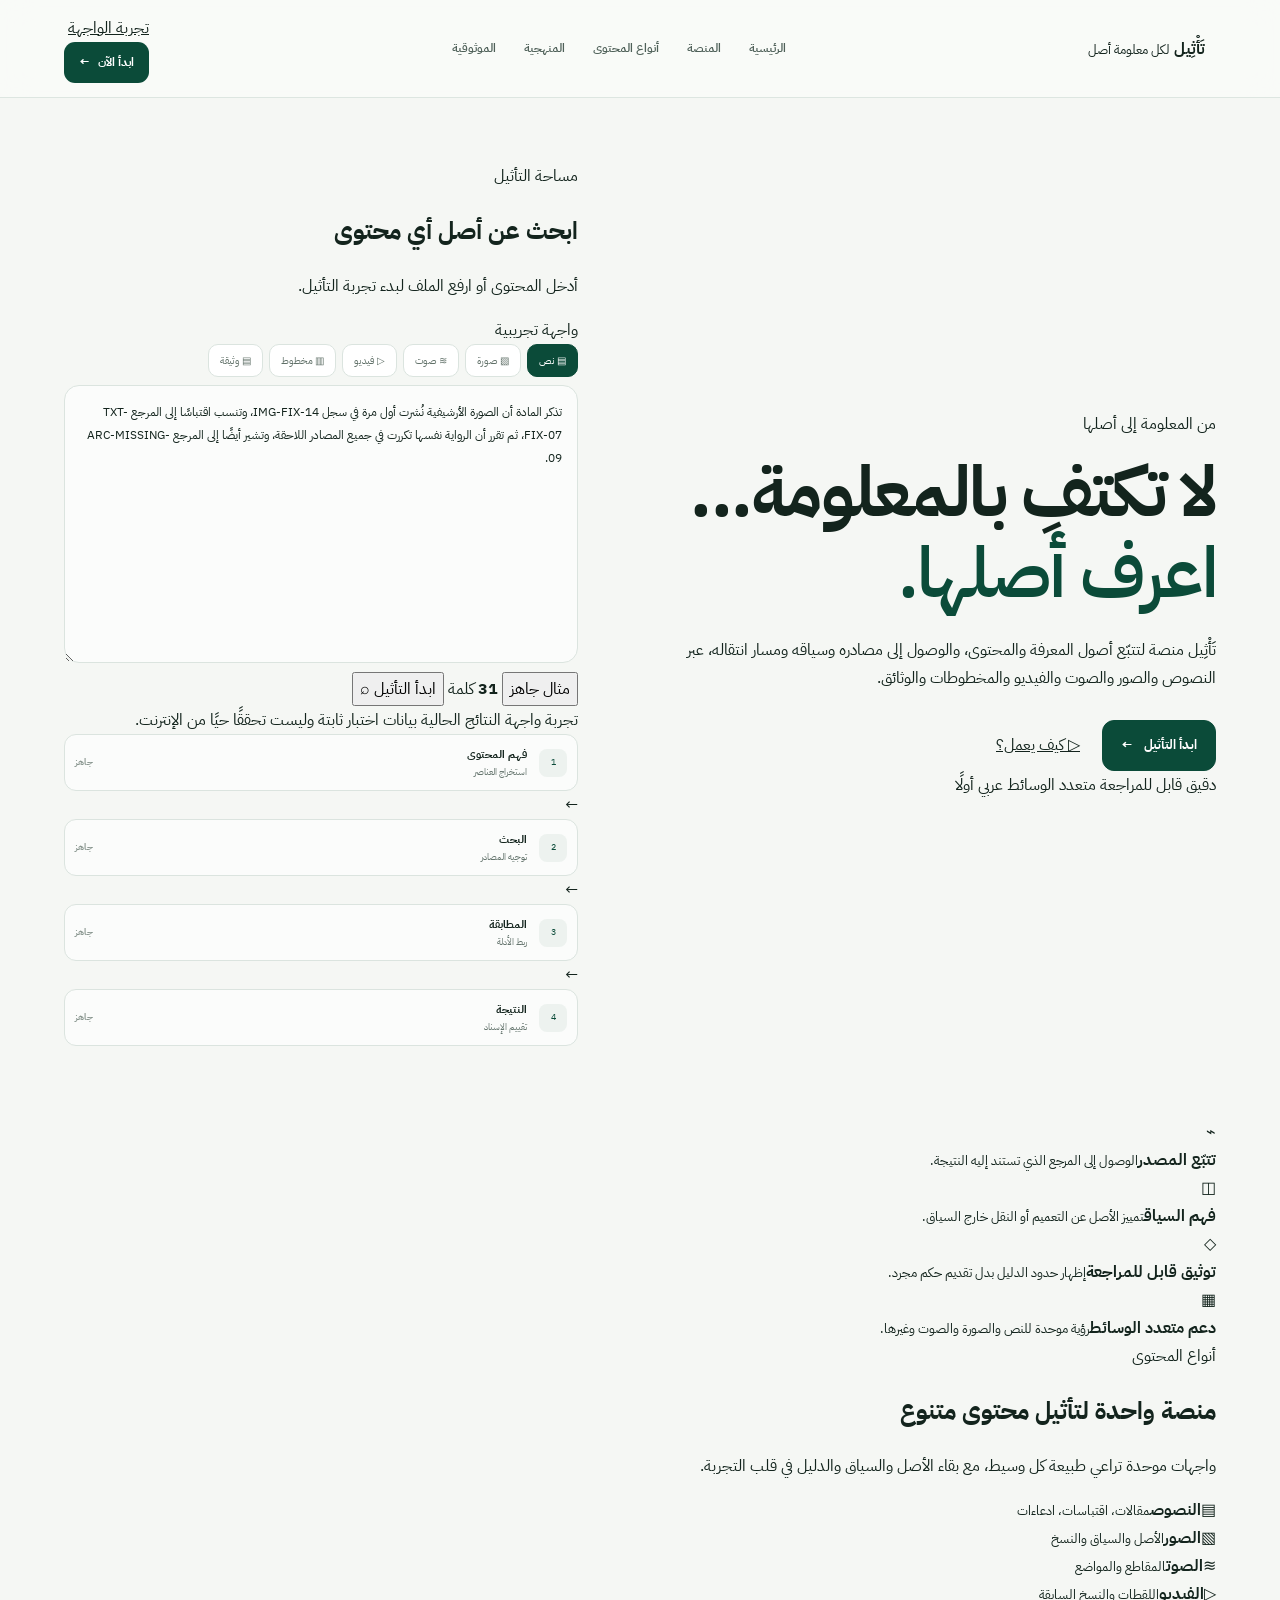
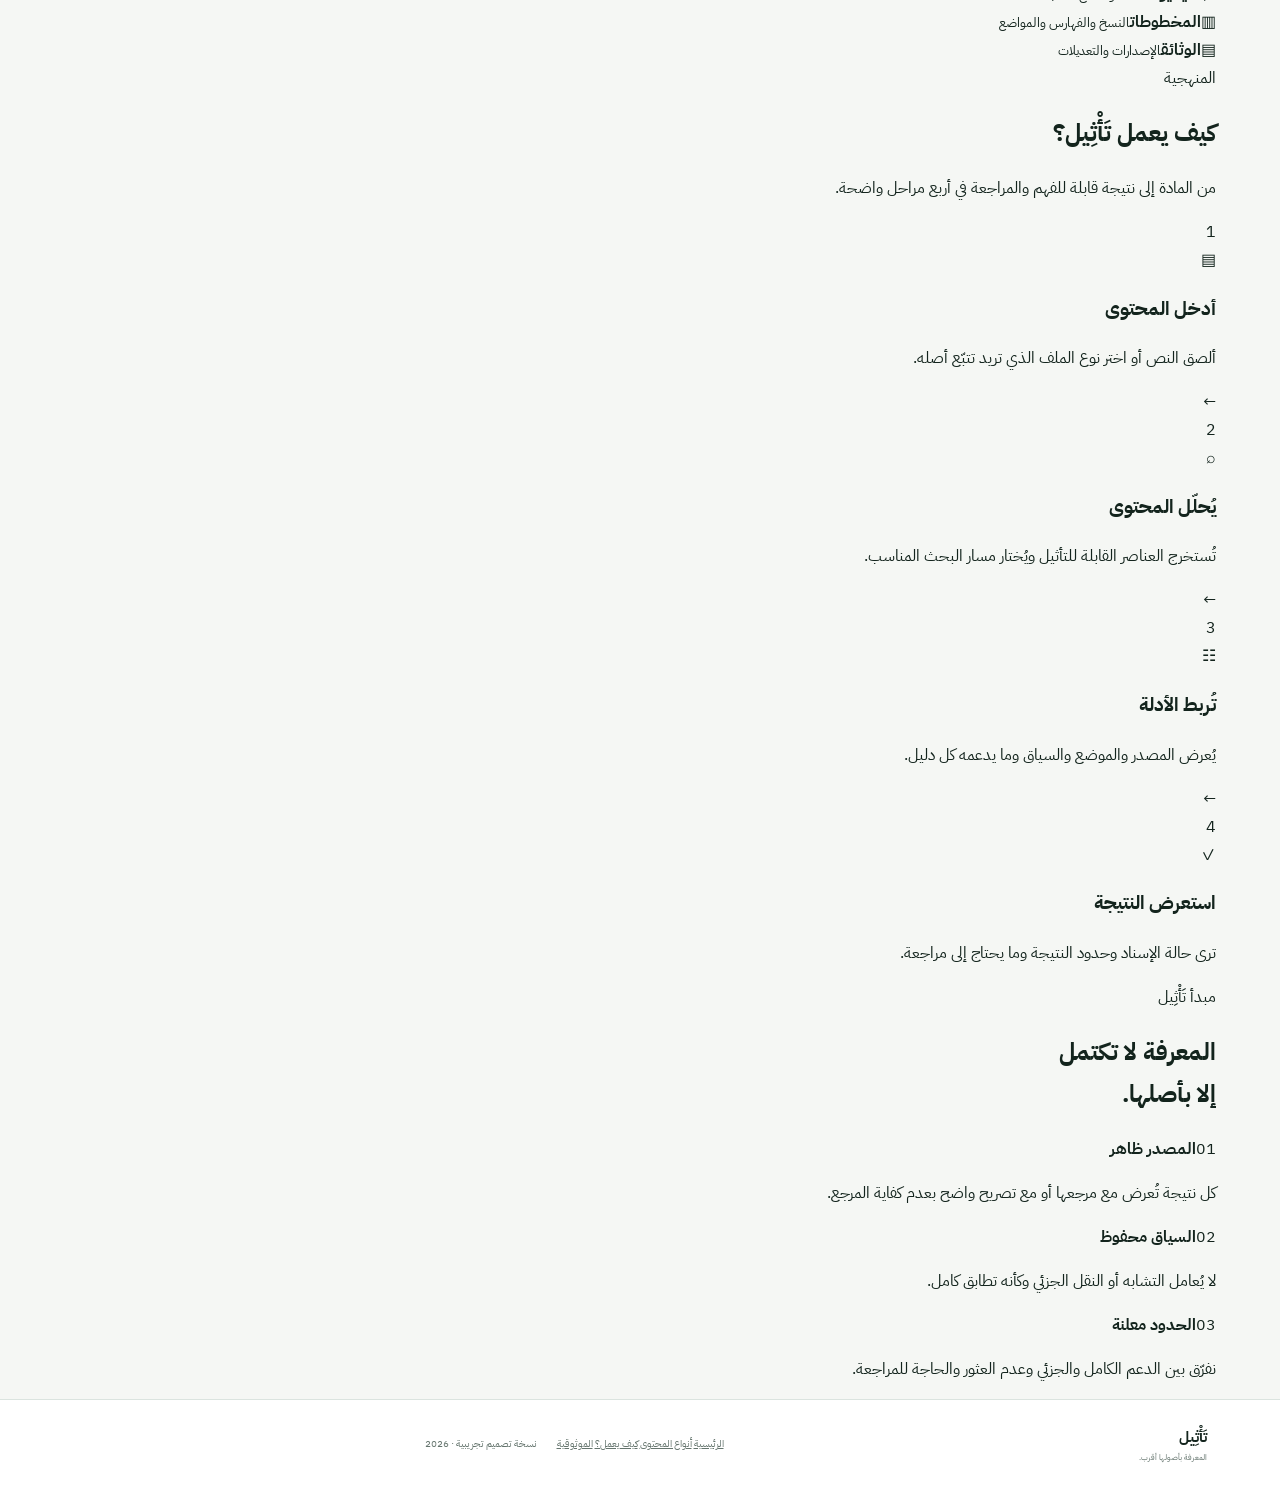
==== prototype/index.html @ c2291a3b "Redesign Taatheel homepage as product interface" ====
<!doctype html>
<html lang="ar" dir="rtl">
<head>
  <meta charset="utf-8" />
  <meta name="viewport" content="width=device-width,initial-scale=1" />
  <meta name="theme-color" content="#075843" />
  <meta name="description" content="تَأْثِيل — منصة لتتبّع أصول المعرفة والمحتوى وربط النصوص والصور والصوت والفيديو والمخطوطات والوثائق بمصادرها وسياقاتها." />
  <title>تَأْثِيل — اعرف أصل المعلومة</title>
  <link rel="preconnect" href="https://fonts.googleapis.com">
  <link rel="preconnect" href="https://fonts.gstatic.com" crossorigin>
  <link href="https://fonts.googleapis.com/css2?family=IBM+Plex+Sans+Arabic:wght@400;500;600;700&display=swap" rel="stylesheet">
  <link rel="stylesheet" href="styles.css" />
</head>
<body>
  <div class="heritage-edge heritage-edge-right" aria-hidden="true"></div>
  <div class="heritage-edge heritage-edge-left" aria-hidden="true"></div>

  <header class="site-header">
    <a class="brand" href="#top" aria-label="تَأْثِيل">
      <span class="brand-symbol" aria-hidden="true">
        <i class="leaf leaf-a"></i>
        <i class="leaf leaf-b"></i>
        <i class="leaf leaf-c"></i>
        <i class="book book-r"></i>
        <i class="book book-l"></i>
      </span>
      <span class="brand-copy">
        <strong>تَأْثِيل</strong>
        <small>لكل معلومة أصل</small>
      </span>
    </a>

    <nav class="main-nav" aria-label="التنقل الرئيسي">
      <a class="active" href="#top">الرئيسية</a>
      <a href="#workspace">المنصة</a>
      <a href="#capabilities">أنواع المحتوى</a>
      <a href="#method">المنهجية</a>
      <a href="#principles">الموثوقية</a>
    </nav>

    <div class="header-actions">
      <a class="login-link" href="#workspace">تجربة الواجهة</a>
      <a class="header-cta" href="#workspace">ابدأ الآن <span>←</span></a>
    </div>
  </header>

  <main id="top">
    <section class="hero section-shell">
      <div class="hero-copy">
        <div class="hero-kicker"><span></span> من المعلومة إلى أصلها</div>
        <h1>لا تكتفِ بالمعلومة...<br><em>اعرف أصلها.</em></h1>
        <p>تَأْثِيل منصة لتتبّع أصول المعرفة والمحتوى، والوصول إلى مصادره وسياقه ومسار انتقاله، عبر النصوص والصور والصوت والفيديو والمخطوطات والوثائق.</p>

        <div class="hero-actions">
          <a href="#workspace" class="primary-btn">ابدأ التأثيل <span>←</span></a>
          <a href="#method" class="secondary-btn"><span class="play">▷</span> كيف يعمل؟</a>
        </div>

        <div class="hero-trust">
          <span>دقيق</span><i></i>
          <span>قابل للمراجعة</span><i></i>
          <span>متعدد الوسائط</span><i></i>
          <span>عربي أولًا</span>
        </div>
      </div>

      <div class="workspace-card" id="workspace">
        <div class="workspace-card-head">
          <div>
            <span class="eyebrow">مساحة التأثيل</span>
            <h2>ابحث عن أصل أي محتوى</h2>
            <p>أدخل المحتوى أو ارفع الملف لبدء تجربة التأثيل.</p>
          </div>
          <span class="demo-badge">واجهة تجريبية</span>
        </div>

        <div class="media-tabs" role="tablist" aria-label="نوع المحتوى">
          <button class="media-tab active" data-type="text" data-label="النص"><span>▤</span> نص</button>
          <button class="media-tab" data-type="image" data-label="الصورة"><span>▧</span> صورة</button>
          <button class="media-tab" data-type="audio" data-label="الصوت"><span>≋</span> صوت</button>
          <button class="media-tab" data-type="video" data-label="الفيديو"><span>▷</span> فيديو</button>
          <button class="media-tab" data-type="manuscript" data-label="المخطوط"><span>▥</span> مخطوط</button>
          <button class="media-tab" data-type="document" data-label="الوثيقة"><span>▤</span> وثيقة</button>
        </div>

        <div class="input-area">
          <textarea id="contentInput" aria-label="المحتوى المراد تأثيله" placeholder="ألصق هنا النص أو المحتوى الذي تريد معرفة أصله ومصادره...">تذكر المادة أن الصورة الأرشيفية نُشرت أول مرة في سجل IMG-FIX-14، وتنسب اقتباسًا إلى المرجع TXT-FIX-07، ثم تقرر أن الرواية نفسها تكررت في جميع المصادر اللاحقة، وتشير أيضًا إلى المرجع ARC-MISSING-09.</textarea>

          <label id="uploadArea" class="upload-area hidden">
            <input id="fileInput" type="file" />
            <span class="upload-symbol">＋</span>
            <b id="uploadTitle">ارفع الملف</b>
            <small id="uploadMeta">اسحب الملف هنا أو اضغط للاختيار</small>
            <em id="selectedFile"></em>
          </label>
        </div>

        <div class="workspace-controls">
          <button id="fillDemo" class="sample-btn">مثال جاهز</button>
          <span id="inputMeta"><b id="wordCount">0</b> كلمة</span>
          <button id="analyzeBtn" class="search-btn">ابدأ التأثيل <span>⌕</span></button>
        </div>

        <div class="workspace-note">
          <span>تجربة واجهة</span>
          النتائج الحالية بيانات اختبار ثابتة وليست تحققًا حيًا من الإنترنت.
        </div>

        <div class="process-inline" aria-label="مسار التأثيل">
          <div class="process-row" data-step="1"><i>1</i><div><b>فهم المحتوى</b><small>استخراج العناصر</small></div><strong id="s1">جاهز</strong></div>
          <span class="process-arrow">←</span>
          <div class="process-row" data-step="2"><i>2</i><div><b>البحث</b><small>توجيه المصادر</small></div><strong id="s2">جاهز</strong></div>
          <span class="process-arrow">←</span>
          <div class="process-row" data-step="3"><i>3</i><div><b>المطابقة</b><small>ربط الأدلة</small></div><strong id="s3">جاهز</strong></div>
          <span class="process-arrow">←</span>
          <div class="process-row" data-step="4"><i>4</i><div><b>النتيجة</b><small>تقييم الإسناد</small></div><strong id="s4">جاهز</strong></div>
        </div>
      </div>
    </section>

    <section class="assurance-strip section-shell" id="principles">
      <div><span class="assurance-icon">⌁</span><div><b>تتبّع المصدر</b><small>الوصول إلى المرجع الذي تستند إليه النتيجة.</small></div></div>
      <div><span class="assurance-icon brown">◫</span><div><b>فهم السياق</b><small>تمييز الأصل عن التعميم أو النقل خارج السياق.</small></div></div>
      <div><span class="assurance-icon">◇</span><div><b>توثيق قابل للمراجعة</b><small>إظهار حدود الدليل بدل تقديم حكم مجرد.</small></div></div>
      <div><span class="assurance-icon brown">▦</span><div><b>دعم متعدد الوسائط</b><small>رؤية موحدة للنص والصورة والصوت وغيرها.</small></div></div>
    </section>

    <section class="capabilities section-shell" id="capabilities">
      <div class="section-title centered">
        <span class="section-label">أنواع المحتوى</span>
        <h2>منصة واحدة لتأثيل محتوى متنوع</h2>
        <p>واجهات موحدة تراعي طبيعة كل وسيط، مع بقاء الأصل والسياق والدليل في قلب التجربة.</p>
      </div>

      <div class="capability-row">
        <article><span>▤</span><b>النصوص</b><small>مقالات، اقتباسات، ادعاءات</small></article>
        <article><span>▧</span><b>الصور</b><small>الأصل والسياق والنسخ</small></article>
        <article><span>≋</span><b>الصوت</b><small>المقاطع والمواضع</small></article>
        <article><span>▷</span><b>الفيديو</b><small>اللقطات والنسخ السابقة</small></article>
        <article><span>▥</span><b>المخطوطات</b><small>النسخ والفهارس والمواضع</small></article>
        <article><span>▤</span><b>الوثائق</b><small>الإصدارات والتعديلات</small></article>
      </div>
    </section>

    <section class="method section-shell" id="method">
      <div class="section-title centered">
        <span class="section-label">المنهجية</span>
        <h2>كيف يعمل تَأْثِيل؟</h2>
        <p>من المادة إلى نتيجة قابلة للفهم والمراجعة في أربع مراحل واضحة.</p>
      </div>

      <div class="method-flow">
        <article>
          <span class="step">1</span>
          <div class="method-icon">▤</div>
          <h3>أدخل المحتوى</h3>
          <p>ألصق النص أو اختر نوع الملف الذي تريد تتبّع أصله.</p>
        </article>
        <span class="flow-arrow">←</span>
        <article>
          <span class="step">2</span>
          <div class="method-icon">⌕</div>
          <h3>يُحلّل المحتوى</h3>
          <p>تُستخرج العناصر القابلة للتأثيل ويُختار مسار البحث المناسب.</p>
        </article>
        <span class="flow-arrow">←</span>
        <article>
          <span class="step">3</span>
          <div class="method-icon brown">☷</div>
          <h3>تُربط الأدلة</h3>
          <p>يُعرض المصدر والموضع والسياق وما يدعمه كل دليل.</p>
        </article>
        <span class="flow-arrow">←</span>
        <article>
          <span class="step">4</span>
          <div class="method-icon">✓</div>
          <h3>استعرض النتيجة</h3>
          <p>ترى حالة الإسناد وحدود النتيجة وما يحتاج إلى مراجعة.</p>
        </article>
      </div>
    </section>

    <section id="results" class="results section-shell hidden" aria-live="polite">
      <div class="results-head">
        <div>
          <span class="section-label">نتيجة التأثيل</span>
          <h2>خريطة الأصل والدليل</h2>
          <p>معرّف العملية: <code id="auditId">TAT-DEMO-2026-001</code></p>
        </div>
        <button id="downloadJson" class="sample-btn">تنزيل سجل JSON</button>
      </div>

      <div class="results-summary">
        <div><small>العناصر</small><b id="statTotal">5</b></div>
        <div><small>مدعومة</small><b id="statSupported">2</b></div>
        <div><small>جزئية</small><b id="statPartial">1</b></div>
        <div><small>غير مسندة</small><b id="statUnsupported">1</b></div>
        <div><small>مراجعة بشرية</small><b id="statReview">1</b></div>
      </div>

      <div id="claimCards" class="claims"></div>
    </section>

    <section class="principle-panel">
      <div class="section-shell principle-layout">
        <div>
          <span class="section-label light">مبدأ تَأْثِيل</span>
          <h2>المعرفة لا تكتمل<br>إلا بأصلها.</h2>
        </div>
        <div class="principle-cards">
          <article><span>01</span><b>المصدر ظاهر</b><p>كل نتيجة تُعرض مع مرجعها أو مع تصريح واضح بعدم كفاية المرجع.</p></article>
          <article><span>02</span><b>السياق محفوظ</b><p>لا يُعامل التشابه أو النقل الجزئي وكأنه تطابق كامل.</p></article>
          <article><span>03</span><b>الحدود معلنة</b><p>نفرّق بين الدعم الكامل والجزئي وعدم العثور والحاجة للمراجعة.</p></article>
        </div>
      </div>
    </section>
  </main>

  <footer class="site-footer">
    <div class="footer-brand">
      <span class="brand-symbol small" aria-hidden="true">
        <i class="leaf leaf-a"></i><i class="leaf leaf-b"></i><i class="leaf leaf-c"></i><i class="book book-r"></i><i class="book book-l"></i>
      </span>
      <div><strong>تَأْثِيل</strong><small>المعرفة بأصولها أقرب.</small></div>
    </div>
    <nav>
      <a href="#top">الرئيسية</a>
      <a href="#capabilities">أنواع المحتوى</a>
      <a href="#method">كيف يعمل؟</a>
      <a href="#principles">الموثوقية</a>
    </nav>
    <span>نسخة تصميم تجريبية · 2026</span>
  </footer>

  <script src="app.js"></script>
</body>
</html>
---- prototype/styles.css ----
:root{
  --bg:#f5f7f4;
  --surface:#ffffff;
  --ink:#13241d;
  --muted:#65756e;
  --green:#0b4b39;
  --green-2:#11644b;
  --green-3:#dfeee7;
  --lime:#b7d5c5;
  --line:#dbe4df;
  --line-strong:#c9d7d0;
  --sand:#efe9dc;
  --gold:#ad8a4a;
  --amber:#b78631;
  --red:#a74545;
  --purple:#6a58a8;
  --shadow:0 24px 70px rgba(18,50,38,.08);
  --radius:24px;
}
*{box-sizing:border-box}
html{scroll-behavior:smooth}
body{margin:0;background:var(--bg);color:var(--ink);font-family:"IBM Plex Sans Arabic","Segoe UI",Tahoma,Arial,sans-serif;line-height:1.75}
button,textarea,input{font:inherit}
a{color:inherit}
button,a{transition:.2s ease}
.section-shell{width:min(1180px,90vw);margin-inline:auto}
.hidden{display:none!important}

.site-header{position:sticky;top:0;z-index:30;display:grid;grid-template-columns:auto 1fr auto;align-items:center;gap:28px;padding:14px max(5vw,24px);background:rgba(250,251,249,.9);border-bottom:1px solid rgba(219,228,223,.92);backdrop-filter:blur(16px)}
.brand{display:flex;align-items:center;gap:11px;text-decoration:none}
.brand-mark{position:relative;width:44px;height:44px;border-radius:14px;background:var(--green);display:inline-block;overflow:hidden;box-shadow:0 10px 25px rgba(11,75,57,.16)}
.brand-mark.small{width:38px;height:38px;border-radius:12px}
.brand-line{position:absolute;height:2px;background:#fff;border-radius:2px;transform-origin:right center}
.brand-line.one{width:25px;right:9px;top:16px;transform:rotate(-20deg)}
.brand-line.two{width:20px;right:12px;top:26px;transform:rotate(25deg)}
.brand-dot{position:absolute;width:7px;height:7px;border:2px solid #fff;border-radius:50%;left:8px;top:18px}
.brand-text strong{display:block;font-size:21px;line-height:1.2;letter-spacing:.2px}
.brand-text small{display:block;color:var(--muted);font-size:10px;margin-top:2px}
.main-nav{display:flex;justify-content:center;gap:28px}
.main-nav a{font-size:12px;text-decoration:none;color:#4f6159;font-weight:600}
.main-nav a:hover{color:var(--green)}
.header-cta{justify-self:end;text-decoration:none;background:var(--green);color:white;padding:10px 15px;border-radius:11px;font-size:12px;font-weight:700;display:flex;gap:8px;align-items:center}
.header-cta:hover{background:#073d2e;transform:translateY(-1px)}

.hero{display:grid;grid-template-columns:1.06fr .94fr;gap:58px;align-items:center;min-height:665px;padding-block:64px 72px}
.hero-label,.section-kicker{font-size:12px;font-weight:700;color:var(--green);letter-spacing:.1px}
.hero-label{display:flex;align-items:center;gap:9px}
.hero-label>span{width:22px;height:2px;background:var(--gold)}
.hero h1{font-size:clamp(43px,5.5vw,72px);line-height:1.16;margin:14px 0 21px;letter-spacing:-1.7px;font-weight:700}
.hero h1 em{font-style:normal;color:var(--green);font-weight:600}
.hero-lead{font-size:17px;color:var(--muted);max-width:690px;margin:0}
.hero-actions{display:flex;align-items:center;gap:22px;margin-top:28px}
.primary-btn{display:inline-flex;align-items:center;justify-content:center;gap:11px;background:var(--green);color:#fff;border:1px solid var(--green);border-radius:12px;padding:13px 18px;text-decoration:none;font-weight:700;font-size:13px;cursor:pointer}
.primary-btn:hover{background:#073d2e;transform:translateY(-1px)}
.button-reset{appearance:none}
.text-link{font-size:12px;text-decoration:none;color:#4f625a;font-weight:600}
.text-link:hover{color:var(--green)}
.hero-proof{display:flex;align-items:center;gap:17px;margin-top:34px;padding-top:23px;border-top:1px solid var(--line);width:max-content;max-width:100%}
.hero-proof div{display:flex;align-items:baseline;gap:6px}
.hero-proof b{font-size:20px;color:var(--green)}
.hero-proof span{font-size:11px;color:var(--muted)}
.hero-proof i{height:24px;width:1px;background:var(--line)}

.hero-visual{background:linear-gradient(155deg,#fff,#f0f5f2);border:1px solid var(--line);border-radius:30px;padding:18px;box-shadow:var(--shadow)}
.visual-head,.visual-foot{display:flex;justify-content:space-between;align-items:center;padding:4px 5px 15px;font-size:11px;color:var(--muted)}
.live-chip{display:flex;gap:7px;align-items:center;background:#eef5f1;border:1px solid #d6e7de;padding:5px 9px;border-radius:999px}
.live-chip i{width:6px;height:6px;border-radius:50%;background:var(--green-2);box-shadow:0 0 0 4px rgba(17,100,75,.09)}
.provenance-map{height:400px;position:relative;overflow:hidden;border:1px solid #d7e2dc;border-radius:22px;background:
linear-gradient(rgba(20,55,42,.035) 1px,transparent 1px),
linear-gradient(90deg,rgba(20,55,42,.035) 1px,transparent 1px),
#fbfcfa;background-size:31px 31px}
.origin-node,.source-node{position:absolute;z-index:3;display:flex;align-items:center;gap:10px;background:white;border:1px solid var(--line);box-shadow:0 8px 24px rgba(23,57,44,.07)}
.primary-node{right:calc(50% - 83px);top:38px;width:166px;padding:11px 12px;border-radius:15px;border-color:#bcd4c8}
.node-icon{width:32px;height:32px;border-radius:10px;background:var(--green);color:#fff;display:grid;place-items:center;font-weight:700}
.origin-node small,.source-node small{display:block;color:var(--muted);font-size:9px}
.origin-node b,.source-node b{display:block;font-size:12px}
.source-node{width:190px;border-radius:14px;padding:10px}
.source-node>span{width:27px;height:27px;border-radius:8px;background:#edf3ef;color:var(--green);display:grid;place-items:center;font-size:9px;font-weight:700}
.source-node>div{flex:1}
.source-a{top:182px;right:25px}
.source-b{top:182px;left:25px}
.source-c{bottom:28px;right:calc(50% - 95px)}
.score{font-style:normal;font-size:9px;padding:4px 6px;border-radius:7px}
.score.good{background:#e6f3ec;color:var(--green)}
.score.mid{background:#fbf1d9;color:#8a6826}
.score.review{background:#f0ecfb;color:#6654a5}
.map-line{position:absolute;z-index:1;height:1px;background:#a9c3b7;transform-origin:right center}
.l1{width:158px;right:50%;top:121px;transform:rotate(39deg)}
.l2{width:158px;left:50%;top:121px;transform:rotate(-39deg);transform-origin:left center}
.l3{width:125px;right:calc(50% - 2px);top:118px;transform:rotate(90deg)}
.trace-chip{position:absolute;z-index:2;font-size:9px;background:#f7f2e7;border:1px solid #e7dac0;color:#7b6842;padding:4px 7px;border-radius:999px}
.c1{top:138px;right:108px}.c2{top:138px;left:108px}.c3{bottom:110px;right:calc(50% - 23px)}
.visual-foot{padding:14px 5px 2px}
.visual-foot b{color:var(--green);font-size:11px}

.principles-bar{width:min(1180px,90vw);margin:0 auto 100px;display:grid;grid-template-columns:repeat(3,1fr);border:1px solid var(--line);border-radius:20px;background:#fff;overflow:hidden}
.principles-bar>div{padding:18px 20px;display:grid;grid-template-columns:auto 1fr;column-gap:10px;border-inline-start:1px solid var(--line)}
.principles-bar>div:first-child{border-inline-start:0}
.mini-mark{grid-row:1/3;color:var(--gold);font-size:10px;font-weight:700;padding-top:2px}
.principles-bar b{font-size:12px}
.principles-bar small{font-size:10px;color:var(--muted)}

.content-section{padding-bottom:108px}
.section-heading{max-width:730px;margin-bottom:33px}
.section-heading h2,.method-copy h2,.engine-header h2,.trust-copy h2{font-size:clamp(30px,4vw,47px);line-height:1.28;margin:8px 0 13px;letter-spacing:-.6px}
.section-heading p,.method-copy>p,.engine-header p{color:var(--muted);margin:0}
.capability-grid{display:grid;grid-template-columns:repeat(3,1fr);gap:14px}
.cap-card{min-height:230px;background:#fff;border:1px solid var(--line);border-radius:20px;padding:20px;display:flex;flex-direction:column;justify-content:space-between;transition:.25s ease}
.cap-card:hover{transform:translateY(-3px);box-shadow:0 15px 45px rgba(20,52,40,.07);border-color:#c7d7cf}
.cap-card.featured{background:var(--green);color:#fff;border-color:var(--green)}
.cap-icon{width:43px;height:43px;border-radius:12px;background:#edf3ef;color:var(--green);display:grid;place-items:center;font-size:11px;font-weight:700}
.featured .cap-icon{background:rgba(255,255,255,.14);color:#fff}
.cap-card small{font-size:9px;color:var(--gold)}
.featured small{color:#c9dfd5}
.cap-card h3{font-size:17px;margin:5px 0 6px}
.cap-card p{font-size:12px;color:var(--muted);margin:0}
.featured p{color:#d2e3dc}
.cap-status{align-self:flex-start;font-size:9px;background:#dff0e8;color:var(--green);padding:5px 8px;border-radius:999px}
.featured .cap-status{background:rgba(255,255,255,.14);color:#fff}
.cap-status.muted{background:#f1f3f1;color:#7f8b86}

.method-section{background:var(--green);color:#fff;padding:92px 0}
.method-layout{display:grid;grid-template-columns:1fr .9fr;gap:70px;align-items:center}
.section-kicker.light{color:#bcd9cc}
.method-copy>p{color:#c9dcd4}
.method-list{display:grid;gap:2px;margin-top:30px}
.method-item{display:grid;grid-template-columns:40px 1fr;gap:12px;padding:13px 0;border-bottom:1px solid rgba(255,255,255,.11)}
.method-item>span{font-size:10px;color:#9fc3b3;padding-top:3px}
.method-item b{font-size:14px}
.method-item p{font-size:11px;color:#bcd1c8;margin:2px 0 0}
.audit-card{background:#f8faf8;color:var(--ink);border-radius:26px;padding:22px;box-shadow:0 25px 60px rgba(0,0,0,.14)}
.audit-top{display:flex;justify-content:space-between;align-items:center;padding-bottom:16px;border-bottom:1px solid var(--line)}
.audit-top small{display:block;font-size:9px;color:var(--muted)}
.audit-top b{font-size:13px}
.audit-state{font-size:9px;background:#e4f1eb;color:var(--green);border:1px solid #d1e6dc;padding:5px 7px;border-radius:999px}
.audit-query{margin:17px 0;background:#fff;border:1px solid var(--line);border-radius:13px;padding:13px;font-size:12px}
.audit-chain{display:grid;gap:9px}
.audit-chain>div{display:grid;grid-template-columns:auto 1fr auto;align-items:center;gap:10px;background:#fff;border:1px solid var(--line);padding:10px;border-radius:12px}
.chain-dot{width:8px;height:8px;border-radius:50%}.chain-dot.green{background:var(--green-2)}.chain-dot.amber{background:var(--amber)}
.audit-chain p{margin:0}.audit-chain small{display:block;font-size:9px;color:var(--muted)}.audit-chain b{font-size:11px}.audit-chain em{font-style:normal;font-size:9px;color:var(--muted)}
.audit-result{margin-top:14px;padding:15px;border-radius:14px;background:#f7f1e4;border:1px solid #e9dcc0}
.audit-result span{display:block;font-size:9px;color:#8c7549}.audit-result b{font-size:15px}.audit-result p{font-size:10px;color:#75684f;margin:3px 0 0}

.engine-section{padding-block:104px}
.engine-header{display:grid;grid-template-columns:1fr auto;gap:45px;align-items:end}
.engine-header p{max-width:760px}
.azw-wordmark{min-width:190px;background:#fff;border:1px solid var(--line);padding:18px;border-radius:18px;text-align:right}
.azw-wordmark span,.azw-wordmark small{display:block;color:var(--muted);font-size:9px}
.azw-wordmark strong{display:block;font-size:30px;line-height:1.2;color:var(--green)}
.engine-pipeline{display:grid;grid-template-columns:1fr auto 1fr auto 1fr auto 1fr auto 1fr;align-items:stretch;gap:8px;margin-top:35px}
.engine-pipeline>i{font-style:normal;color:#91a59c;align-self:center}
.engine-step{background:#fff;border:1px solid var(--line);border-radius:16px;padding:15px}
.engine-step span{font-size:9px;color:var(--gold);display:block}
.engine-step b{font-size:13px;display:block;margin:4px 0}
.engine-step small{font-size:9px;color:var(--muted)}
.engine-rule{margin-top:15px;display:flex;gap:12px;align-items:center;background:#edf3ef;border:1px solid #d4e3db;border-radius:14px;padding:13px 15px}
.rule-icon{width:27px;height:27px;flex:0 0 27px;border-radius:8px;background:var(--green);color:#fff;display:grid;place-items:center;font-weight:700}
.engine-rule p{margin:0;font-size:11px;color:#53665d}

.workspace-section{padding-bottom:112px}
.workspace-heading{max-width:none;display:flex;justify-content:space-between;align-items:end}
.workspace-heading>div{max-width:720px}
.demo-pill{font-size:9px;color:#816b3c;background:#f6efdf;border:1px solid #eadbbc;padding:6px 9px;border-radius:999px}
.workspace-grid{display:grid;grid-template-columns:1.25fr .75fr;gap:16px;align-items:start}
.input-card,.process-card{background:#fff;border:1px solid var(--line);border-radius:22px;padding:20px;box-shadow:0 18px 50px rgba(20,52,40,.045)}
.card-head{display:flex;justify-content:space-between;align-items:flex-start;margin-bottom:17px}
.card-head>div{display:flex;gap:10px}.card-head b{display:block;font-size:13px}.card-head small{display:block;font-size:10px;color:var(--muted)}
.step-number{font-size:9px;color:var(--gold);padding-top:3px}
.soft-btn{border:0;background:#e8f1ec;color:var(--green);border-radius:10px;padding:8px 11px;font-size:10px;font-weight:700;cursor:pointer}
.soft-btn:hover{background:#dcebe3}
.azw-badge{font-size:11px;background:var(--green);color:#fff;padding:6px 9px;border-radius:9px;font-weight:700}
.media-tabs{display:flex;gap:6px;overflow-x:auto;padding-bottom:8px}
.media-tab{border:1px solid var(--line);background:#fff;color:#617169;border-radius:10px;padding:7px 11px;font-size:10px;cursor:pointer;white-space:nowrap}
.media-tab.active{background:var(--green);border-color:var(--green);color:#fff}
.input-area textarea{width:100%;min-height:278px;resize:vertical;border:1px solid var(--line);border-radius:15px;padding:15px;background:#fbfcfb;color:var(--ink);outline:none;font-size:12px;line-height:1.9}
.input-area textarea:focus{border-color:#9bbbac;box-shadow:0 0 0 4px rgba(11,75,57,.05)}
.upload-area{min-height:278px;border:1px dashed #b8c8c0;border-radius:15px;background:#fbfcfb;display:flex;flex-direction:column;align-items:center;justify-content:center;text-align:center;padding:25px;cursor:pointer}
.upload-area input{display:none}
.upload-symbol{width:44px;height:44px;border-radius:13px;background:#e7f0eb;color:var(--green);display:grid;place-items:center;font-size:22px;margin-bottom:10px}
.upload-area b{font-size:13px}.upload-area small{font-size:10px;color:var(--muted)}.upload-area em{font-style:normal;font-size:10px;color:var(--green);margin-top:8px}
.input-footer{display:flex;justify-content:space-between;align-items:center;margin-top:12px}
.input-footer>span{font-size:10px;color:var(--muted)}
.demo-note{font-size:9px;color:#856e40;background:#faf3e2;border:1px solid #eddfc0;border-radius:10px;padding:8px 10px;margin:12px 0 0}
.process-list{display:grid;gap:8px}
.process-row{display:grid;grid-template-columns:31px 1fr auto;align-items:center;gap:9px;border:1px solid var(--line);border-radius:12px;padding:10px;background:#fbfcfb}
.process-row i{width:28px;height:28px;border-radius:8px;background:#edf2ef;display:grid;place-items:center;font-style:normal;font-size:9px;color:var(--green)}
.process-row b{font-size:11px;display:block}.process-row small{font-size:9px;color:var(--muted);display:block}.process-row strong{font-size:9px;color:#89968f}
.process-row.running{border-color:#e7cf98;background:#fffdf8}.process-row.running strong{color:#9a752d}
.process-row.done{border-color:#bdd8cb;background:#fbfefc}.process-row.done strong{color:var(--green)}
.process-summary{margin-top:12px;padding-top:12px;border-top:1px solid var(--line)}.process-summary span{display:block;font-size:9px;color:var(--muted)}.process-summary b{font-size:11px}

.results{margin-top:17px;border:1px solid var(--line);background:#f0f4f1;border-radius:24px;padding:21px}
.results-head{display:flex;justify-content:space-between;align-items:flex-start;gap:20px}
.results-head h3{font-size:24px;margin:4px 0 0}.results-head p{font-size:9px;color:var(--muted);margin:0}.results-head code{font-family:inherit;color:var(--green)}
.results-summary{display:grid;grid-template-columns:repeat(5,1fr);gap:8px;margin:16px 0}
.results-summary>div{background:#fff;border:1px solid var(--line);border-radius:12px;padding:11px}
.results-summary small{display:block;font-size:9px;color:var(--muted)}.results-summary b{font-size:20px}
.claims{display:grid;gap:9px}
.claim{background:#fff;border:1px solid var(--line);border-radius:14px;padding:14px}
.claim-head{display:flex;justify-content:space-between;gap:12px;align-items:flex-start}
.claim h4{font-size:12px;margin:0;max-width:78%}
.badge{font-size:8px;padding:5px 7px;border-radius:999px;background:#e5f2eb;color:var(--green);white-space:nowrap;font-weight:700}
.badge.partial{background:#fbf0d7;color:#8b6926}.badge.unsupported{background:#f9e6e6;color:var(--red)}.badge.review{background:#eeeafb;color:var(--purple)}
.claim dl{display:grid;grid-template-columns:85px 1fr;gap:4px 9px;margin:11px 0 0;font-size:10px}.claim dt{color:var(--muted)}.claim dd{margin:0}

.trust-section{background:#12261e;color:#fff;padding:82px 0}
.trust-layout{display:grid;grid-template-columns:.8fr 1.2fr;gap:70px;align-items:start}
.trust-copy h2{margin-top:8px}
.trust-cards{display:grid;grid-template-columns:repeat(3,1fr);gap:10px}
.trust-cards article{border:1px solid rgba(255,255,255,.12);border-radius:16px;padding:17px;background:rgba(255,255,255,.025)}
.trust-cards span{font-size:9px;color:#94b9a9}.trust-cards b{display:block;font-size:13px;margin:7px 0 4px}.trust-cards p{font-size:10px;color:#adc5bb;margin:0}

.site-footer{display:grid;grid-template-columns:1fr auto 1fr;align-items:center;gap:20px;padding:24px max(5vw,24px);background:#fff;border-top:1px solid var(--line);font-size:10px;color:var(--muted)}
.footer-brand{display:flex;gap:9px;align-items:center}.footer-brand strong{display:block;color:var(--ink);font-size:15px}.footer-brand small{display:block}.footer-note b{color:var(--green)}.footer-version{justify-self:end}

@media(max-width:1000px){
  .main-nav{display:none}
  .site-header{grid-template-columns:1fr auto}
  .hero{grid-template-columns:1fr;min-height:auto;padding-top:48px}
  .hero-copy{max-width:780px}
  .hero-visual{max-width:700px;width:100%;margin-inline:auto}
  .capability-grid{grid-template-columns:repeat(2,1fr)}
  .method-layout{grid-template-columns:1fr;gap:40px}
  .audit-card{max-width:650px}
  .engine-header{grid-template-columns:1fr}
  .azw-wordmark{width:220px}
  .engine-pipeline{grid-template-columns:1fr}
  .engine-pipeline>i{transform:rotate(-90deg);justify-self:center}
  .workspace-grid{grid-template-columns:1fr}
  .process-card{max-width:none}
  .trust-layout{grid-template-columns:1fr;gap:30px}
}
@media(max-width:680px){
  .site-header{padding:11px 16px}.header-cta{padding:9px 11px}.brand-text small{display:none}
  .section-shell{width:min(100% - 32px,1180px)}
  .hero{gap:30px;padding-block:38px 54px}
  .hero h1{font-size:42px;letter-spacing:-.8px}.hero-lead{font-size:15px}
  .hero-actions{align-items:flex-start;flex-direction:column;gap:13px}
  .hero-proof{width:100%;gap:9px;justify-content:space-between}.hero-proof span{font-size:9px}
  .provenance-map{height:375px}.source-node{width:155px}.source-a{right:12px}.source-b{left:12px}.source-c{right:calc(50% - 77px)}
  .source-node b{font-size:10px}.source-node small{font-size:8px}.score{display:none}
  .principles-bar{grid-template-columns:1fr;margin-bottom:76px}.principles-bar>div{border-inline-start:0;border-top:1px solid var(--line)}.principles-bar>div:first-child{border-top:0}
  .content-section{padding-bottom:76px}.capability-grid{grid-template-columns:1fr}.cap-card{min-height:205px}
  .method-section{padding:70px 0}.engine-section{padding-block:75px}
  .engine-header h2,.section-heading h2,.method-copy h2,.trust-copy h2{font-size:31px}
  .workspace-heading{align-items:flex-start;flex-direction:column;gap:12px}
  .input-card,.process-card{padding:16px}.card-head{gap:10px}.media-tabs{margin-inline:-2px}
  .results{padding:15px}.results-head{flex-direction:column}.results-summary{grid-template-columns:repeat(2,1fr)}
  .claim-head{flex-direction:column}.claim h4{max-width:100%}.claim dl{grid-template-columns:1fr}
  .trust-section{padding:65px 0}.trust-cards{grid-template-columns:1fr}
  .site-footer{grid-template-columns:1fr;gap:10px}.footer-version{justify-self:start}
}
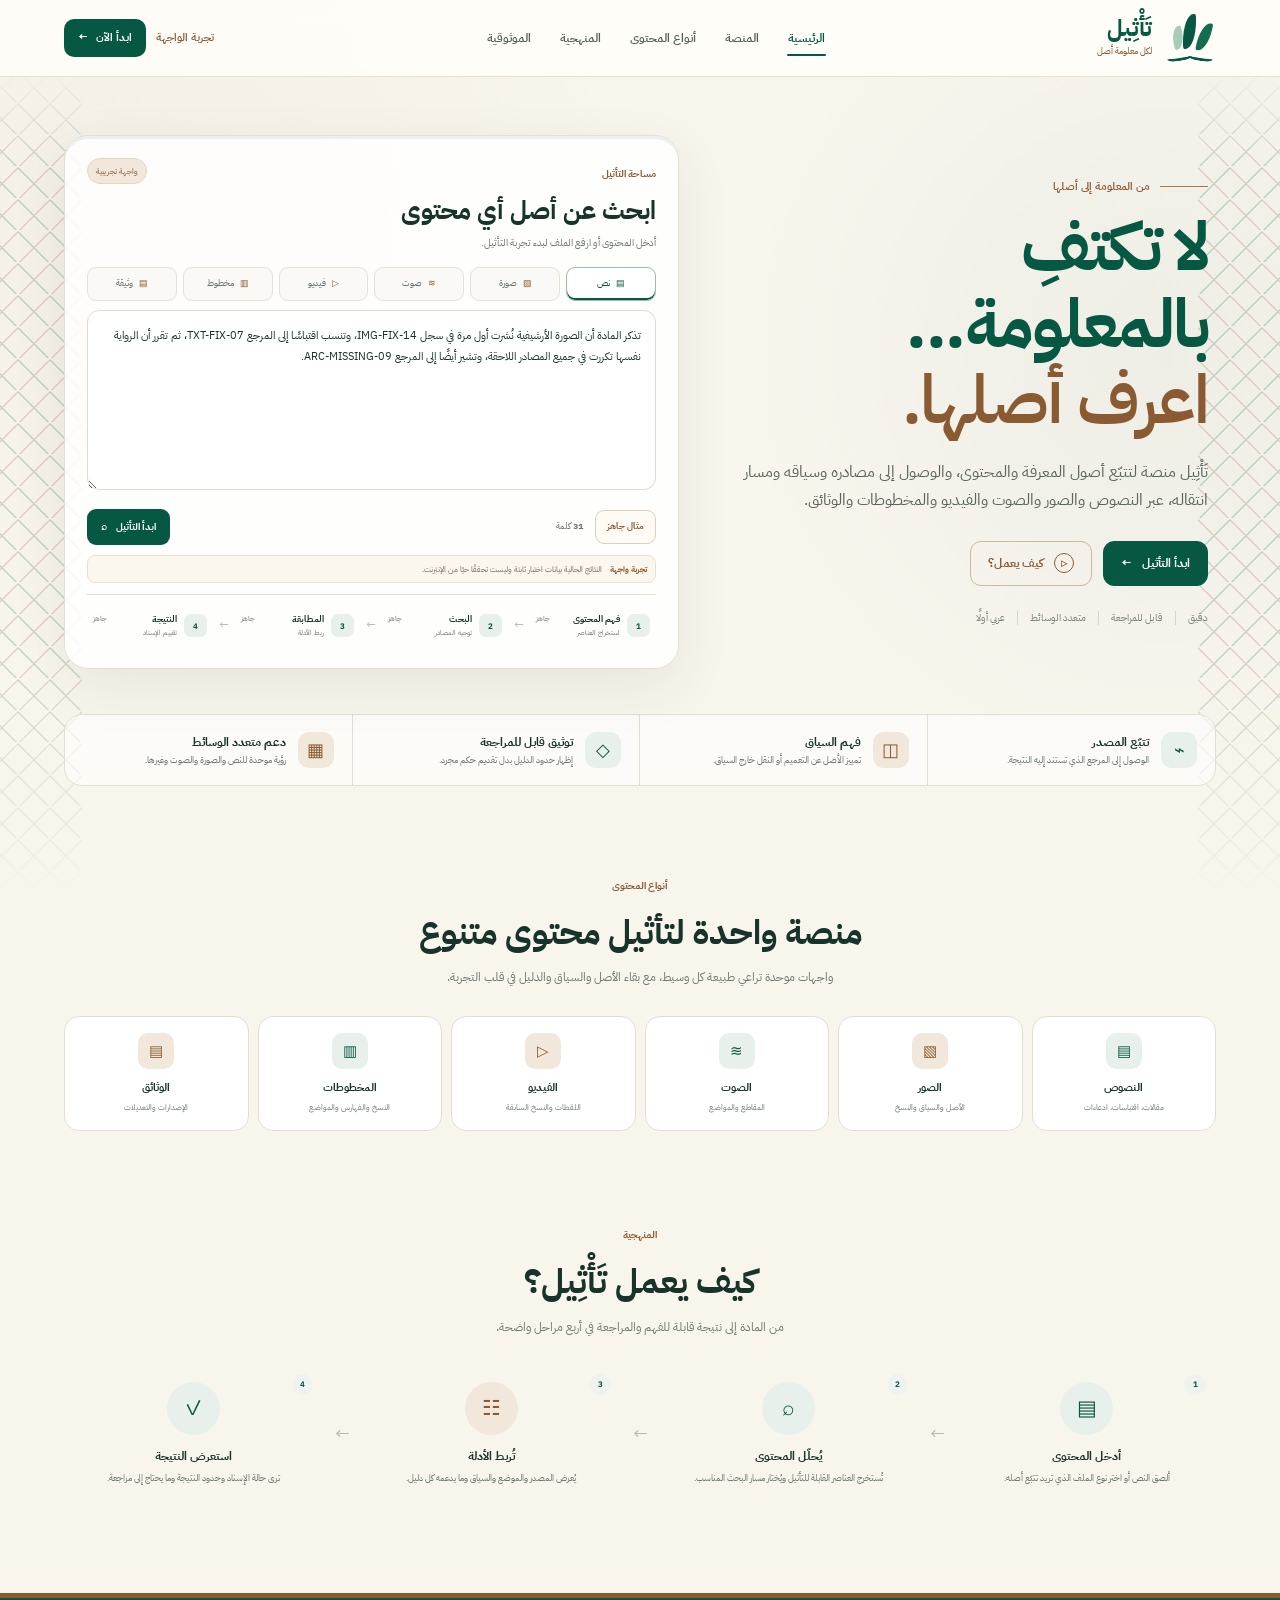
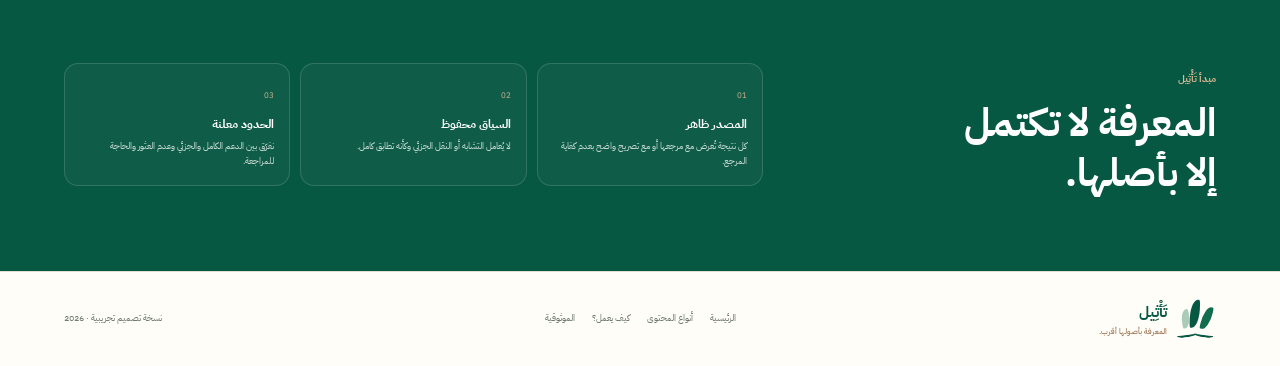
==== commit 3422728f: "Load full Taatheel Arabic font family set" ====
--- a/prototype/index.html
+++ b/prototype/index.html
@@ -8,7 +8,7 @@
   <title>تَأْثِيل — اعرف أصل المعلومة</title>
   <link rel="preconnect" href="https://fonts.googleapis.com">
   <link rel="preconnect" href="https://fonts.gstatic.com" crossorigin>
-  <link href="https://fonts.googleapis.com/css2?family=IBM+Plex+Sans+Arabic:wght@400;500;600;700&display=swap" rel="stylesheet">
+  <link href="https://fonts.googleapis.com/css2?family=Alexandria:wght@400;500;600;700&family=Almarai:wght@400;700&family=Cairo:wght@400;500;600;700&family=IBM+Plex+Sans+Arabic:wght@400;500;600;700&family=Readex+Pro:wght@400;500;600;700&display=swap" rel="stylesheet">
   <link rel="stylesheet" href="styles.css" />
 </head>
 <body>
--- a/prototype/styles.css
+++ b/prototype/styles.css
@@ -1,252 +1,225 @@
 :root{
-  --bg:#f5f7f4;
-  --surface:#ffffff;
-  --ink:#13241d;
-  --muted:#65756e;
-  --green:#0b4b39;
-  --green-2:#11644b;
-  --green-3:#dfeee7;
-  --lime:#b7d5c5;
-  --line:#dbe4df;
-  --line-strong:#c9d7d0;
-  --sand:#efe9dc;
-  --gold:#ad8a4a;
-  --amber:#b78631;
-  --red:#a74545;
-  --purple:#6a58a8;
-  --shadow:0 24px 70px rgba(18,50,38,.08);
-  --radius:24px;
+  --cream:#f8f5ed;
+  --ivory:#fffdf8;
+  --white:#ffffff;
+  --ink:#18332a;
+  --muted:#6d7872;
+  --green:#075843;
+  --green-2:#126c50;
+  --green-soft:#e8f0eb;
+  --mint:#aacbb7;
+  --brown:#8a5a32;
+  --brown-2:#a97749;
+  --brown-soft:#f1e7da;
+  --gold:#b38a5b;
+  --line:#e4ded2;
+  --line-green:#d6e2db;
+  --shadow:0 18px 55px rgba(46,55,47,.08);
+  --radius:20px;
 }
 *{box-sizing:border-box}
 html{scroll-behavior:smooth}
-body{margin:0;background:var(--bg);color:var(--ink);font-family:"IBM Plex Sans Arabic","Segoe UI",Tahoma,Arial,sans-serif;line-height:1.75}
+body{
+  margin:0;
+  background:
+    radial-gradient(circle at 10% 10%,rgba(138,90,50,.035),transparent 24%),
+    radial-gradient(circle at 91% 18%,rgba(7,88,67,.045),transparent 22%),
+    var(--cream);
+  color:var(--ink);
+  font-family:"IBM Plex Sans Arabic","Segoe UI",Tahoma,Arial,sans-serif;
+  line-height:1.75;
+}
 button,textarea,input{font:inherit}
 a{color:inherit}
 button,a{transition:.2s ease}
+.hidden{display:none!important}
 .section-shell{width:min(1180px,90vw);margin-inline:auto}
-.hidden{display:none!important}
-
-.site-header{position:sticky;top:0;z-index:30;display:grid;grid-template-columns:auto 1fr auto;align-items:center;gap:28px;padding:14px max(5vw,24px);background:rgba(250,251,249,.9);border-bottom:1px solid rgba(219,228,223,.92);backdrop-filter:blur(16px)}
-.brand{display:flex;align-items:center;gap:11px;text-decoration:none}
-.brand-mark{position:relative;width:44px;height:44px;border-radius:14px;background:var(--green);display:inline-block;overflow:hidden;box-shadow:0 10px 25px rgba(11,75,57,.16)}
-.brand-mark.small{width:38px;height:38px;border-radius:12px}
-.brand-line{position:absolute;height:2px;background:#fff;border-radius:2px;transform-origin:right center}
-.brand-line.one{width:25px;right:9px;top:16px;transform:rotate(-20deg)}
-.brand-line.two{width:20px;right:12px;top:26px;transform:rotate(25deg)}
-.brand-dot{position:absolute;width:7px;height:7px;border:2px solid #fff;border-radius:50%;left:8px;top:18px}
-.brand-text strong{display:block;font-size:21px;line-height:1.2;letter-spacing:.2px}
-.brand-text small{display:block;color:var(--muted);font-size:10px;margin-top:2px}
-.main-nav{display:flex;justify-content:center;gap:28px}
-.main-nav a{font-size:12px;text-decoration:none;color:#4f6159;font-weight:600}
-.main-nav a:hover{color:var(--green)}
-.header-cta{justify-self:end;text-decoration:none;background:var(--green);color:white;padding:10px 15px;border-radius:11px;font-size:12px;font-weight:700;display:flex;gap:8px;align-items:center}
-.header-cta:hover{background:#073d2e;transform:translateY(-1px)}
-
-.hero{display:grid;grid-template-columns:1.06fr .94fr;gap:58px;align-items:center;min-height:665px;padding-block:64px 72px}
-.hero-label,.section-kicker{font-size:12px;font-weight:700;color:var(--green);letter-spacing:.1px}
-.hero-label{display:flex;align-items:center;gap:9px}
-.hero-label>span{width:22px;height:2px;background:var(--gold)}
-.hero h1{font-size:clamp(43px,5.5vw,72px);line-height:1.16;margin:14px 0 21px;letter-spacing:-1.7px;font-weight:700}
-.hero h1 em{font-style:normal;color:var(--green);font-weight:600}
-.hero-lead{font-size:17px;color:var(--muted);max-width:690px;margin:0}
-.hero-actions{display:flex;align-items:center;gap:22px;margin-top:28px}
-.primary-btn{display:inline-flex;align-items:center;justify-content:center;gap:11px;background:var(--green);color:#fff;border:1px solid var(--green);border-radius:12px;padding:13px 18px;text-decoration:none;font-weight:700;font-size:13px;cursor:pointer}
-.primary-btn:hover{background:#073d2e;transform:translateY(-1px)}
-.button-reset{appearance:none}
-.text-link{font-size:12px;text-decoration:none;color:#4f625a;font-weight:600}
-.text-link:hover{color:var(--green)}
-.hero-proof{display:flex;align-items:center;gap:17px;margin-top:34px;padding-top:23px;border-top:1px solid var(--line);width:max-content;max-width:100%}
-.hero-proof div{display:flex;align-items:baseline;gap:6px}
-.hero-proof b{font-size:20px;color:var(--green)}
-.hero-proof span{font-size:11px;color:var(--muted)}
-.hero-proof i{height:24px;width:1px;background:var(--line)}
-
-.hero-visual{background:linear-gradient(155deg,#fff,#f0f5f2);border:1px solid var(--line);border-radius:30px;padding:18px;box-shadow:var(--shadow)}
-.visual-head,.visual-foot{display:flex;justify-content:space-between;align-items:center;padding:4px 5px 15px;font-size:11px;color:var(--muted)}
-.live-chip{display:flex;gap:7px;align-items:center;background:#eef5f1;border:1px solid #d6e7de;padding:5px 9px;border-radius:999px}
-.live-chip i{width:6px;height:6px;border-radius:50%;background:var(--green-2);box-shadow:0 0 0 4px rgba(17,100,75,.09)}
-.provenance-map{height:400px;position:relative;overflow:hidden;border:1px solid #d7e2dc;border-radius:22px;background:
-linear-gradient(rgba(20,55,42,.035) 1px,transparent 1px),
-linear-gradient(90deg,rgba(20,55,42,.035) 1px,transparent 1px),
-#fbfcfa;background-size:31px 31px}
-.origin-node,.source-node{position:absolute;z-index:3;display:flex;align-items:center;gap:10px;background:white;border:1px solid var(--line);box-shadow:0 8px 24px rgba(23,57,44,.07)}
-.primary-node{right:calc(50% - 83px);top:38px;width:166px;padding:11px 12px;border-radius:15px;border-color:#bcd4c8}
-.node-icon{width:32px;height:32px;border-radius:10px;background:var(--green);color:#fff;display:grid;place-items:center;font-weight:700}
-.origin-node small,.source-node small{display:block;color:var(--muted);font-size:9px}
-.origin-node b,.source-node b{display:block;font-size:12px}
-.source-node{width:190px;border-radius:14px;padding:10px}
-.source-node>span{width:27px;height:27px;border-radius:8px;background:#edf3ef;color:var(--green);display:grid;place-items:center;font-size:9px;font-weight:700}
-.source-node>div{flex:1}
-.source-a{top:182px;right:25px}
-.source-b{top:182px;left:25px}
-.source-c{bottom:28px;right:calc(50% - 95px)}
-.score{font-style:normal;font-size:9px;padding:4px 6px;border-radius:7px}
-.score.good{background:#e6f3ec;color:var(--green)}
-.score.mid{background:#fbf1d9;color:#8a6826}
-.score.review{background:#f0ecfb;color:#6654a5}
-.map-line{position:absolute;z-index:1;height:1px;background:#a9c3b7;transform-origin:right center}
-.l1{width:158px;right:50%;top:121px;transform:rotate(39deg)}
-.l2{width:158px;left:50%;top:121px;transform:rotate(-39deg);transform-origin:left center}
-.l3{width:125px;right:calc(50% - 2px);top:118px;transform:rotate(90deg)}
-.trace-chip{position:absolute;z-index:2;font-size:9px;background:#f7f2e7;border:1px solid #e7dac0;color:#7b6842;padding:4px 7px;border-radius:999px}
-.c1{top:138px;right:108px}.c2{top:138px;left:108px}.c3{bottom:110px;right:calc(50% - 23px)}
-.visual-foot{padding:14px 5px 2px}
-.visual-foot b{color:var(--green);font-size:11px}
-
-.principles-bar{width:min(1180px,90vw);margin:0 auto 100px;display:grid;grid-template-columns:repeat(3,1fr);border:1px solid var(--line);border-radius:20px;background:#fff;overflow:hidden}
-.principles-bar>div{padding:18px 20px;display:grid;grid-template-columns:auto 1fr;column-gap:10px;border-inline-start:1px solid var(--line)}
-.principles-bar>div:first-child{border-inline-start:0}
-.mini-mark{grid-row:1/3;color:var(--gold);font-size:10px;font-weight:700;padding-top:2px}
-.principles-bar b{font-size:12px}
-.principles-bar small{font-size:10px;color:var(--muted)}
-
-.content-section{padding-bottom:108px}
-.section-heading{max-width:730px;margin-bottom:33px}
-.section-heading h2,.method-copy h2,.engine-header h2,.trust-copy h2{font-size:clamp(30px,4vw,47px);line-height:1.28;margin:8px 0 13px;letter-spacing:-.6px}
-.section-heading p,.method-copy>p,.engine-header p{color:var(--muted);margin:0}
-.capability-grid{display:grid;grid-template-columns:repeat(3,1fr);gap:14px}
-.cap-card{min-height:230px;background:#fff;border:1px solid var(--line);border-radius:20px;padding:20px;display:flex;flex-direction:column;justify-content:space-between;transition:.25s ease}
-.cap-card:hover{transform:translateY(-3px);box-shadow:0 15px 45px rgba(20,52,40,.07);border-color:#c7d7cf}
-.cap-card.featured{background:var(--green);color:#fff;border-color:var(--green)}
-.cap-icon{width:43px;height:43px;border-radius:12px;background:#edf3ef;color:var(--green);display:grid;place-items:center;font-size:11px;font-weight:700}
-.featured .cap-icon{background:rgba(255,255,255,.14);color:#fff}
-.cap-card small{font-size:9px;color:var(--gold)}
-.featured small{color:#c9dfd5}
-.cap-card h3{font-size:17px;margin:5px 0 6px}
-.cap-card p{font-size:12px;color:var(--muted);margin:0}
-.featured p{color:#d2e3dc}
-.cap-status{align-self:flex-start;font-size:9px;background:#dff0e8;color:var(--green);padding:5px 8px;border-radius:999px}
-.featured .cap-status{background:rgba(255,255,255,.14);color:#fff}
-.cap-status.muted{background:#f1f3f1;color:#7f8b86}
-
-.method-section{background:var(--green);color:#fff;padding:92px 0}
-.method-layout{display:grid;grid-template-columns:1fr .9fr;gap:70px;align-items:center}
-.section-kicker.light{color:#bcd9cc}
-.method-copy>p{color:#c9dcd4}
-.method-list{display:grid;gap:2px;margin-top:30px}
-.method-item{display:grid;grid-template-columns:40px 1fr;gap:12px;padding:13px 0;border-bottom:1px solid rgba(255,255,255,.11)}
-.method-item>span{font-size:10px;color:#9fc3b3;padding-top:3px}
-.method-item b{font-size:14px}
-.method-item p{font-size:11px;color:#bcd1c8;margin:2px 0 0}
-.audit-card{background:#f8faf8;color:var(--ink);border-radius:26px;padding:22px;box-shadow:0 25px 60px rgba(0,0,0,.14)}
-.audit-top{display:flex;justify-content:space-between;align-items:center;padding-bottom:16px;border-bottom:1px solid var(--line)}
-.audit-top small{display:block;font-size:9px;color:var(--muted)}
-.audit-top b{font-size:13px}
-.audit-state{font-size:9px;background:#e4f1eb;color:var(--green);border:1px solid #d1e6dc;padding:5px 7px;border-radius:999px}
-.audit-query{margin:17px 0;background:#fff;border:1px solid var(--line);border-radius:13px;padding:13px;font-size:12px}
-.audit-chain{display:grid;gap:9px}
-.audit-chain>div{display:grid;grid-template-columns:auto 1fr auto;align-items:center;gap:10px;background:#fff;border:1px solid var(--line);padding:10px;border-radius:12px}
-.chain-dot{width:8px;height:8px;border-radius:50%}.chain-dot.green{background:var(--green-2)}.chain-dot.amber{background:var(--amber)}
-.audit-chain p{margin:0}.audit-chain small{display:block;font-size:9px;color:var(--muted)}.audit-chain b{font-size:11px}.audit-chain em{font-style:normal;font-size:9px;color:var(--muted)}
-.audit-result{margin-top:14px;padding:15px;border-radius:14px;background:#f7f1e4;border:1px solid #e9dcc0}
-.audit-result span{display:block;font-size:9px;color:#8c7549}.audit-result b{font-size:15px}.audit-result p{font-size:10px;color:#75684f;margin:3px 0 0}
-
-.engine-section{padding-block:104px}
-.engine-header{display:grid;grid-template-columns:1fr auto;gap:45px;align-items:end}
-.engine-header p{max-width:760px}
-.azw-wordmark{min-width:190px;background:#fff;border:1px solid var(--line);padding:18px;border-radius:18px;text-align:right}
-.azw-wordmark span,.azw-wordmark small{display:block;color:var(--muted);font-size:9px}
-.azw-wordmark strong{display:block;font-size:30px;line-height:1.2;color:var(--green)}
-.engine-pipeline{display:grid;grid-template-columns:1fr auto 1fr auto 1fr auto 1fr auto 1fr;align-items:stretch;gap:8px;margin-top:35px}
-.engine-pipeline>i{font-style:normal;color:#91a59c;align-self:center}
-.engine-step{background:#fff;border:1px solid var(--line);border-radius:16px;padding:15px}
-.engine-step span{font-size:9px;color:var(--gold);display:block}
-.engine-step b{font-size:13px;display:block;margin:4px 0}
-.engine-step small{font-size:9px;color:var(--muted)}
-.engine-rule{margin-top:15px;display:flex;gap:12px;align-items:center;background:#edf3ef;border:1px solid #d4e3db;border-radius:14px;padding:13px 15px}
-.rule-icon{width:27px;height:27px;flex:0 0 27px;border-radius:8px;background:var(--green);color:#fff;display:grid;place-items:center;font-weight:700}
-.engine-rule p{margin:0;font-size:11px;color:#53665d}
-
-.workspace-section{padding-bottom:112px}
-.workspace-heading{max-width:none;display:flex;justify-content:space-between;align-items:end}
-.workspace-heading>div{max-width:720px}
-.demo-pill{font-size:9px;color:#816b3c;background:#f6efdf;border:1px solid #eadbbc;padding:6px 9px;border-radius:999px}
-.workspace-grid{display:grid;grid-template-columns:1.25fr .75fr;gap:16px;align-items:start}
-.input-card,.process-card{background:#fff;border:1px solid var(--line);border-radius:22px;padding:20px;box-shadow:0 18px 50px rgba(20,52,40,.045)}
-.card-head{display:flex;justify-content:space-between;align-items:flex-start;margin-bottom:17px}
-.card-head>div{display:flex;gap:10px}.card-head b{display:block;font-size:13px}.card-head small{display:block;font-size:10px;color:var(--muted)}
-.step-number{font-size:9px;color:var(--gold);padding-top:3px}
-.soft-btn{border:0;background:#e8f1ec;color:var(--green);border-radius:10px;padding:8px 11px;font-size:10px;font-weight:700;cursor:pointer}
-.soft-btn:hover{background:#dcebe3}
-.azw-badge{font-size:11px;background:var(--green);color:#fff;padding:6px 9px;border-radius:9px;font-weight:700}
-.media-tabs{display:flex;gap:6px;overflow-x:auto;padding-bottom:8px}
-.media-tab{border:1px solid var(--line);background:#fff;color:#617169;border-radius:10px;padding:7px 11px;font-size:10px;cursor:pointer;white-space:nowrap}
-.media-tab.active{background:var(--green);border-color:var(--green);color:#fff}
-.input-area textarea{width:100%;min-height:278px;resize:vertical;border:1px solid var(--line);border-radius:15px;padding:15px;background:#fbfcfb;color:var(--ink);outline:none;font-size:12px;line-height:1.9}
-.input-area textarea:focus{border-color:#9bbbac;box-shadow:0 0 0 4px rgba(11,75,57,.05)}
-.upload-area{min-height:278px;border:1px dashed #b8c8c0;border-radius:15px;background:#fbfcfb;display:flex;flex-direction:column;align-items:center;justify-content:center;text-align:center;padding:25px;cursor:pointer}
+
+.heritage-edge{position:fixed;z-index:-1;top:70px;bottom:0;width:82px;opacity:.23;pointer-events:none;
+  background-image:
+    linear-gradient(45deg,transparent 45%,var(--brown) 46%,var(--brown) 48%,transparent 49%),
+    linear-gradient(-45deg,transparent 45%,var(--green) 46%,var(--green) 48%,transparent 49%);
+  background-size:32px 32px;
+  mask-image:linear-gradient(to bottom,transparent,#000 12%,#000 70%,transparent);
+}
+.heritage-edge-right{right:0}
+.heritage-edge-left{left:0;transform:scaleX(-1)}
+
+.site-header{
+  position:sticky;top:0;z-index:50;
+  display:grid;grid-template-columns:auto 1fr auto;align-items:center;gap:30px;
+  padding:13px max(5vw,24px);
+  background:rgba(255,253,248,.93);
+  backdrop-filter:blur(16px);
+  border-bottom:1px solid rgba(228,222,210,.92);
+}
+.brand{display:flex;align-items:center;gap:12px;text-decoration:none}
+.brand-copy strong{display:block;font-size:23px;line-height:1.1;color:var(--green)}
+.brand-copy small{display:block;font-size:9px;color:var(--brown);margin-top:3px}
+.brand-symbol{position:relative;width:52px;height:50px;display:inline-block;flex:0 0 52px}
+.brand-symbol.small{transform:scale(.8);transform-origin:right center;margin-left:-7px}
+.leaf{position:absolute;display:block;border-radius:80% 12% 80% 12%;transform-origin:bottom center}
+.leaf-a{width:13px;height:35px;right:20px;top:1px;background:var(--green);transform:rotate(0deg)}
+.leaf-b{width:12px;height:29px;right:9px;top:9px;background:var(--green-2);transform:rotate(13deg)}
+.leaf-c{width:11px;height:23px;right:30px;top:13px;background:var(--mint);transform:rotate(-13deg)}
+.book{position:absolute;bottom:2px;width:25px;height:7px;border-bottom:3px solid var(--green);border-radius:0 0 90% 90%}
+.book-r{right:3px;transform:rotate(8deg)}
+.book-l{left:3px;transform:rotate(-8deg)}
+.main-nav{display:flex;justify-content:center;gap:27px}
+.main-nav a{position:relative;text-decoration:none;font-size:12px;color:#536058;font-weight:600;padding:7px 1px}
+.main-nav a:hover,.main-nav a.active{color:var(--green)}
+.main-nav a.active:after{content:"";position:absolute;right:0;left:0;bottom:0;height:2px;background:var(--green);border-radius:2px}
+.header-actions{justify-self:end;display:flex;align-items:center;gap:10px}
+.login-link{font-size:11px;text-decoration:none;color:var(--brown);font-weight:600}
+.header-cta{display:flex;gap:8px;align-items:center;text-decoration:none;background:var(--green);color:#fff;border-radius:10px;padding:9px 14px;font-size:11px;font-weight:700}
+.header-cta:hover,.primary-btn:hover,.search-btn:hover{background:#043f30;transform:translateY(-1px)}
+
+.hero{
+  display:grid;grid-template-columns:.88fr 1.12fr;gap:54px;align-items:center;
+  padding-block:58px 45px;
+  min-height:620px;
+}
+.hero-copy{padding-inline:8px}
+.hero-kicker{display:flex;align-items:center;gap:10px;color:var(--brown);font-size:11px;font-weight:600}
+.hero-kicker span{display:inline-block;width:48px;height:1px;background:var(--brown-2)}
+.hero h1{font-size:clamp(44px,5.2vw,70px);line-height:1.15;margin:14px 0 18px;letter-spacing:-1.5px;color:var(--green)}
+.hero h1 em{font-style:normal;color:var(--brown);font-weight:600}
+.hero-copy>p{font-size:16px;color:#59655f;margin:0;max-width:650px}
+.hero-actions{display:flex;gap:11px;margin-top:27px}
+.primary-btn,.secondary-btn{display:inline-flex;align-items:center;justify-content:center;gap:10px;text-decoration:none;border-radius:11px;padding:11px 17px;font-size:12px;font-weight:700}
+.primary-btn{background:var(--green);color:#fff;border:1px solid var(--green)}
+.secondary-btn{background:transparent;color:var(--brown);border:1px solid #cbb89e}
+.secondary-btn:hover{background:var(--brown-soft)}
+.play{display:grid;place-items:center;width:20px;height:20px;border:1px solid currentColor;border-radius:50%;font-size:8px}
+.hero-trust{display:flex;align-items:center;gap:12px;margin-top:23px;color:#78837e;font-size:10px}
+.hero-trust i{height:14px;width:1px;background:#cfd7d2}
+
+.workspace-card{
+  background:rgba(255,255,255,.86);
+  border:1px solid var(--line);
+  border-radius:24px;
+  padding:22px;
+  box-shadow:var(--shadow);
+  position:relative;
+}
+.workspace-card:before{content:"";position:absolute;inset:0;border-radius:24px;pointer-events:none;border-top:3px solid rgba(7,88,67,.08)}
+.workspace-card-head{display:flex;justify-content:space-between;gap:20px;align-items:flex-start;margin-bottom:16px}
+.eyebrow,.section-label{color:var(--brown);font-size:10px;font-weight:700}
+.workspace-card-head h2{font-size:25px;margin:3px 0 1px}
+.workspace-card-head p{font-size:10px;color:var(--muted);margin:0}
+.demo-badge{white-space:nowrap;font-size:8px;background:var(--brown-soft);color:var(--brown);border:1px solid #e5d4c0;padding:5px 8px;border-radius:999px}
+.media-tabs{display:grid;grid-template-columns:repeat(6,1fr);gap:6px;margin-bottom:9px}
+.media-tab{border:1px solid #e6e0d7;background:#faf9f6;color:#66716b;border-radius:9px;padding:8px 5px;font-size:9px;cursor:pointer}
+.media-tab span{color:var(--brown);margin-left:4px}
+.media-tab.active{background:#fff;border-color:#9dbbac;color:var(--green);box-shadow:inset 0 -2px var(--green)}
+.media-tab.active span{color:var(--green)}
+.input-area textarea{width:100%;min-height:180px;resize:vertical;border:1px solid #e0d9cf;border-radius:12px;padding:14px;background:#fff;color:var(--ink);outline:none;font-size:11px;line-height:1.95}
+.input-area textarea:focus{border-color:#9ab8aa;box-shadow:0 0 0 4px rgba(7,88,67,.05)}
+.upload-area{min-height:180px;border:1px dashed #bcb1a3;border-radius:12px;background:#fff;display:flex;flex-direction:column;align-items:center;justify-content:center;text-align:center;padding:22px;cursor:pointer}
 .upload-area input{display:none}
-.upload-symbol{width:44px;height:44px;border-radius:13px;background:#e7f0eb;color:var(--green);display:grid;place-items:center;font-size:22px;margin-bottom:10px}
-.upload-area b{font-size:13px}.upload-area small{font-size:10px;color:var(--muted)}.upload-area em{font-style:normal;font-size:10px;color:var(--green);margin-top:8px}
-.input-footer{display:flex;justify-content:space-between;align-items:center;margin-top:12px}
-.input-footer>span{font-size:10px;color:var(--muted)}
-.demo-note{font-size:9px;color:#856e40;background:#faf3e2;border:1px solid #eddfc0;border-radius:10px;padding:8px 10px;margin:12px 0 0}
-.process-list{display:grid;gap:8px}
-.process-row{display:grid;grid-template-columns:31px 1fr auto;align-items:center;gap:9px;border:1px solid var(--line);border-radius:12px;padding:10px;background:#fbfcfb}
-.process-row i{width:28px;height:28px;border-radius:8px;background:#edf2ef;display:grid;place-items:center;font-style:normal;font-size:9px;color:var(--green)}
-.process-row b{font-size:11px;display:block}.process-row small{font-size:9px;color:var(--muted);display:block}.process-row strong{font-size:9px;color:#89968f}
-.process-row.running{border-color:#e7cf98;background:#fffdf8}.process-row.running strong{color:#9a752d}
-.process-row.done{border-color:#bdd8cb;background:#fbfefc}.process-row.done strong{color:var(--green)}
-.process-summary{margin-top:12px;padding-top:12px;border-top:1px solid var(--line)}.process-summary span{display:block;font-size:9px;color:var(--muted)}.process-summary b{font-size:11px}
-
-.results{margin-top:17px;border:1px solid var(--line);background:#f0f4f1;border-radius:24px;padding:21px}
+.upload-symbol{width:39px;height:39px;border-radius:11px;background:var(--green-soft);color:var(--green);display:grid;place-items:center;font-size:21px;margin-bottom:8px}
+.upload-area b{font-size:12px}.upload-area small{font-size:9px;color:var(--muted)}.upload-area em{font-style:normal;font-size:9px;color:var(--brown);margin-top:7px}
+.workspace-controls{display:grid;grid-template-columns:auto 1fr auto;align-items:center;gap:12px;margin-top:10px}
+.sample-btn{border:1px solid #dccfbe;background:#fffaf3;color:var(--brown);border-radius:9px;padding:8px 11px;font-size:9px;font-weight:700;cursor:pointer}
+.sample-btn:hover{background:var(--brown-soft)}
+.workspace-controls>span{font-size:9px;color:var(--muted)}
+.search-btn{border:0;background:var(--green);color:#fff;border-radius:9px;padding:9px 14px;font-size:10px;font-weight:700;cursor:pointer;display:flex;align-items:center;gap:9px}
+.workspace-note{font-size:8px;color:#7a6a58;background:#fbf7ee;border:1px solid #eadfce;border-radius:8px;padding:6px 8px;margin-top:10px}
+.workspace-note span{font-weight:700;color:var(--brown);margin-left:6px}
+.process-inline{display:grid;grid-template-columns:1fr auto 1fr auto 1fr auto 1fr;align-items:center;gap:6px;margin-top:11px;padding-top:11px;border-top:1px solid var(--line)}
+.process-row{display:grid;grid-template-columns:24px 1fr;gap:6px;align-items:center;position:relative;padding:6px;border-radius:9px}
+.process-row i{font-style:normal;width:23px;height:23px;border-radius:7px;background:var(--green-soft);color:var(--green);display:grid;place-items:center;font-size:8px;font-weight:700}
+.process-row b{display:block;font-size:9px}.process-row small{display:block;font-size:7px;color:var(--muted)}.process-row strong{position:absolute;left:6px;top:7px;font-size:7px;color:#9aa19d}
+.process-row.running{background:#fff8ed}.process-row.running i{background:var(--brown-soft);color:var(--brown)}.process-row.running strong{color:var(--brown)}
+.process-row.done{background:#f4faf6}.process-row.done strong{color:var(--green)}
+.process-arrow{color:#b6bdb9;font-size:12px}
+
+.assurance-strip{display:grid;grid-template-columns:repeat(4,1fr);background:rgba(255,255,255,.58);border:1px solid var(--line);border-radius:18px;overflow:hidden;margin-bottom:84px}
+.assurance-strip>div{display:flex;gap:12px;align-items:center;padding:17px 18px;border-inline-start:1px solid var(--line)}
+.assurance-strip>div:first-child{border-inline-start:0}
+.assurance-icon{width:36px;height:36px;border-radius:11px;background:var(--green-soft);color:var(--green);display:grid;place-items:center;font-size:18px;flex:0 0 36px}
+.assurance-icon.brown{background:var(--brown-soft);color:var(--brown)}
+.assurance-strip b{display:block;font-size:12px}.assurance-strip small{display:block;font-size:9px;color:var(--muted);line-height:1.6}
+
+.capabilities{padding-bottom:88px}
+.section-title{max-width:720px;margin-bottom:28px}
+.section-title.centered{text-align:center;margin-inline:auto}
+.section-title h2{font-size:34px;margin:5px 0 5px}
+.section-title p{font-size:12px;color:var(--muted);margin:0}
+.capability-row{display:grid;grid-template-columns:repeat(6,1fr);gap:9px}
+.capability-row article{background:#fff;border:1px solid var(--line);border-radius:15px;padding:16px 10px;text-align:center}
+.capability-row article>span{width:36px;height:36px;border-radius:10px;background:var(--green-soft);color:var(--green);display:grid;place-items:center;margin:0 auto 9px;font-size:15px}
+.capability-row article:nth-child(even)>span{background:var(--brown-soft);color:var(--brown)}
+.capability-row b{display:block;font-size:11px}.capability-row small{display:block;font-size:8px;color:var(--muted);margin-top:3px}
+
+.method{padding-bottom:90px}
+.method-flow{display:grid;grid-template-columns:1fr auto 1fr auto 1fr auto 1fr;gap:12px;align-items:center}
+.method-flow article{position:relative;text-align:center;padding:16px 12px}
+.step{position:absolute;right:10px;top:8px;width:21px;height:21px;border-radius:50%;background:#eff3f0;color:var(--green);display:grid;place-items:center;font-size:8px;font-weight:700}
+.method-icon{width:53px;height:53px;border-radius:50%;background:var(--green-soft);color:var(--green);display:grid;place-items:center;margin:0 auto 11px;font-size:21px}
+.method-icon.brown{background:var(--brown-soft);color:var(--brown)}
+.method-flow h3{font-size:12px;margin:0 0 4px}.method-flow p{font-size:9px;color:var(--muted);margin:0}
+.flow-arrow{color:#b2bbb6;font-size:18px}
+
+.results{margin-bottom:90px;background:#fff;border:1px solid var(--line);border-radius:22px;padding:21px;box-shadow:var(--shadow)}
 .results-head{display:flex;justify-content:space-between;align-items:flex-start;gap:20px}
-.results-head h3{font-size:24px;margin:4px 0 0}.results-head p{font-size:9px;color:var(--muted);margin:0}.results-head code{font-family:inherit;color:var(--green)}
+.results-head h2{font-size:24px;margin:3px 0}.results-head p{font-size:9px;color:var(--muted);margin:0}.results-head code{font-family:inherit;color:var(--green)}
 .results-summary{display:grid;grid-template-columns:repeat(5,1fr);gap:8px;margin:16px 0}
-.results-summary>div{background:#fff;border:1px solid var(--line);border-radius:12px;padding:11px}
-.results-summary small{display:block;font-size:9px;color:var(--muted)}.results-summary b{font-size:20px}
-.claims{display:grid;gap:9px}
-.claim{background:#fff;border:1px solid var(--line);border-radius:14px;padding:14px}
+.results-summary>div{background:#faf9f5;border:1px solid var(--line);border-radius:11px;padding:10px}
+.results-summary small{display:block;font-size:8px;color:var(--muted)}.results-summary b{font-size:19px}
+.claims{display:grid;gap:8px}
+.claim{background:#fff;border:1px solid var(--line);border-radius:13px;padding:13px}
 .claim-head{display:flex;justify-content:space-between;gap:12px;align-items:flex-start}
-.claim h4{font-size:12px;margin:0;max-width:78%}
-.badge{font-size:8px;padding:5px 7px;border-radius:999px;background:#e5f2eb;color:var(--green);white-space:nowrap;font-weight:700}
-.badge.partial{background:#fbf0d7;color:#8b6926}.badge.unsupported{background:#f9e6e6;color:var(--red)}.badge.review{background:#eeeafb;color:var(--purple)}
-.claim dl{display:grid;grid-template-columns:85px 1fr;gap:4px 9px;margin:11px 0 0;font-size:10px}.claim dt{color:var(--muted)}.claim dd{margin:0}
-
-.trust-section{background:#12261e;color:#fff;padding:82px 0}
-.trust-layout{display:grid;grid-template-columns:.8fr 1.2fr;gap:70px;align-items:start}
-.trust-copy h2{margin-top:8px}
-.trust-cards{display:grid;grid-template-columns:repeat(3,1fr);gap:10px}
-.trust-cards article{border:1px solid rgba(255,255,255,.12);border-radius:16px;padding:17px;background:rgba(255,255,255,.025)}
-.trust-cards span{font-size:9px;color:#94b9a9}.trust-cards b{display:block;font-size:13px;margin:7px 0 4px}.trust-cards p{font-size:10px;color:#adc5bb;margin:0}
-
-.site-footer{display:grid;grid-template-columns:1fr auto 1fr;align-items:center;gap:20px;padding:24px max(5vw,24px);background:#fff;border-top:1px solid var(--line);font-size:10px;color:var(--muted)}
-.footer-brand{display:flex;gap:9px;align-items:center}.footer-brand strong{display:block;color:var(--ink);font-size:15px}.footer-brand small{display:block}.footer-note b{color:var(--green)}.footer-version{justify-self:end}
+.claim h4{font-size:11px;margin:0;max-width:78%}
+.badge{font-size:7px;padding:4px 7px;border-radius:999px;background:#e5f2eb;color:var(--green);white-space:nowrap;font-weight:700}
+.badge.partial{background:#f7ecd9;color:var(--brown)}.badge.unsupported{background:#f8e5e2;color:#9e4545}.badge.review{background:#eeeafb;color:#6654a5}
+.claim dl{display:grid;grid-template-columns:90px 1fr;gap:4px 9px;margin:10px 0 0;font-size:9px}.claim dt{color:var(--muted)}.claim dd{margin:0}
+
+.principle-panel{background:var(--green);color:#fff;padding:65px 0;border-top:5px solid var(--brown)}
+.principle-layout{display:grid;grid-template-columns:.72fr 1.28fr;gap:60px;align-items:start}
+.section-label.light{color:#d7b892}
+.principle-layout h2{font-size:39px;line-height:1.3;margin:7px 0}
+.principle-cards{display:grid;grid-template-columns:repeat(3,1fr);gap:10px}
+.principle-cards article{border:1px solid rgba(255,255,255,.14);border-radius:14px;padding:15px;background:rgba(255,255,255,.035)}
+.principle-cards span{font-size:8px;color:#d4b38f}.principle-cards b{display:block;font-size:12px;margin:7px 0 4px}.principle-cards p{font-size:9px;color:#c7d9d1;margin:0}
+
+.site-footer{display:grid;grid-template-columns:1fr auto 1fr;align-items:center;gap:20px;padding:22px max(5vw,24px);background:#fffdf8;border-top:1px solid var(--line);font-size:9px;color:var(--muted)}
+.footer-brand{display:flex;align-items:center;gap:4px}.footer-brand strong{display:block;color:var(--green);font-size:15px}.footer-brand small{display:block;color:var(--brown)}
+.site-footer nav{display:flex;gap:17px}.site-footer nav a{text-decoration:none}.site-footer nav a:hover{color:var(--green)}
+.site-footer>span{justify-self:end}
 
 @media(max-width:1000px){
   .main-nav{display:none}
   .site-header{grid-template-columns:1fr auto}
-  .hero{grid-template-columns:1fr;min-height:auto;padding-top:48px}
-  .hero-copy{max-width:780px}
-  .hero-visual{max-width:700px;width:100%;margin-inline:auto}
-  .capability-grid{grid-template-columns:repeat(2,1fr)}
-  .method-layout{grid-template-columns:1fr;gap:40px}
-  .audit-card{max-width:650px}
-  .engine-header{grid-template-columns:1fr}
-  .azw-wordmark{width:220px}
-  .engine-pipeline{grid-template-columns:1fr}
-  .engine-pipeline>i{transform:rotate(-90deg);justify-self:center}
-  .workspace-grid{grid-template-columns:1fr}
-  .process-card{max-width:none}
-  .trust-layout{grid-template-columns:1fr;gap:30px}
+  .hero{grid-template-columns:1fr;gap:34px;min-height:auto}
+  .hero-copy{max-width:760px}
+  .workspace-card{max-width:760px}
+  .assurance-strip{grid-template-columns:repeat(2,1fr)}
+  .assurance-strip>div:nth-child(3){border-top:1px solid var(--line)}
+  .assurance-strip>div:nth-child(4){border-top:1px solid var(--line)}
+  .capability-row{grid-template-columns:repeat(3,1fr)}
+  .method-flow{grid-template-columns:1fr 1fr;gap:10px}
+  .flow-arrow{display:none}
+  .principle-layout{grid-template-columns:1fr;gap:26px}
 }
 @media(max-width:680px){
-  .site-header{padding:11px 16px}.header-cta{padding:9px 11px}.brand-text small{display:none}
-  .section-shell{width:min(100% - 32px,1180px)}
-  .hero{gap:30px;padding-block:38px 54px}
-  .hero h1{font-size:42px;letter-spacing:-.8px}.hero-lead{font-size:15px}
-  .hero-actions{align-items:flex-start;flex-direction:column;gap:13px}
-  .hero-proof{width:100%;gap:9px;justify-content:space-between}.hero-proof span{font-size:9px}
-  .provenance-map{height:375px}.source-node{width:155px}.source-a{right:12px}.source-b{left:12px}.source-c{right:calc(50% - 77px)}
-  .source-node b{font-size:10px}.source-node small{font-size:8px}.score{display:none}
-  .principles-bar{grid-template-columns:1fr;margin-bottom:76px}.principles-bar>div{border-inline-start:0;border-top:1px solid var(--line)}.principles-bar>div:first-child{border-top:0}
-  .content-section{padding-bottom:76px}.capability-grid{grid-template-columns:1fr}.cap-card{min-height:205px}
-  .method-section{padding:70px 0}.engine-section{padding-block:75px}
-  .engine-header h2,.section-heading h2,.method-copy h2,.trust-copy h2{font-size:31px}
-  .workspace-heading{align-items:flex-start;flex-direction:column;gap:12px}
-  .input-card,.process-card{padding:16px}.card-head{gap:10px}.media-tabs{margin-inline:-2px}
+  .site-header{padding:10px 16px}.header-actions .login-link{display:none}.brand-copy small{display:none}
+  .section-shell{width:min(100% - 28px,1180px)}
+  .heritage-edge{display:none}
+  .hero{padding-block:38px 32px}.hero h1{font-size:42px}.hero-copy>p{font-size:14px}
+  .hero-actions{flex-direction:column;align-items:stretch}.primary-btn,.secondary-btn{width:100%}
+  .hero-trust{flex-wrap:wrap}.hero-trust i{display:none}
+  .workspace-card{padding:15px}.workspace-card-head{flex-direction:column}.demo-badge{align-self:flex-start}
+  .media-tabs{grid-template-columns:repeat(3,1fr)}
+  .workspace-controls{grid-template-columns:1fr 1fr}.workspace-controls>span{grid-column:1/-1;grid-row:2}
+  .sample-btn,.search-btn{justify-content:center}
+  .process-inline{grid-template-columns:1fr 1fr;gap:5px}.process-arrow{display:none}
+  .assurance-strip{grid-template-columns:1fr}.assurance-strip>div{border-inline-start:0;border-top:1px solid var(--line)}.assurance-strip>div:first-child{border-top:0}
+  .capability-row{grid-template-columns:repeat(2,1fr)}
+  .section-title h2{font-size:29px}
+  .method-flow{grid-template-columns:1fr}
   .results{padding:15px}.results-head{flex-direction:column}.results-summary{grid-template-columns:repeat(2,1fr)}
   .claim-head{flex-direction:column}.claim h4{max-width:100%}.claim dl{grid-template-columns:1fr}
-  .trust-section{padding:65px 0}.trust-cards{grid-template-columns:1fr}
-  .site-footer{grid-template-columns:1fr;gap:10px}.footer-version{justify-self:start}
+  .principle-panel{padding:50px 0}.principle-layout h2{font-size:31px}.principle-cards{grid-template-columns:1fr}
+  .site-footer{grid-template-columns:1fr;gap:12px}.site-footer nav{flex-wrap:wrap}.site-footer>span{justify-self:start}
 }
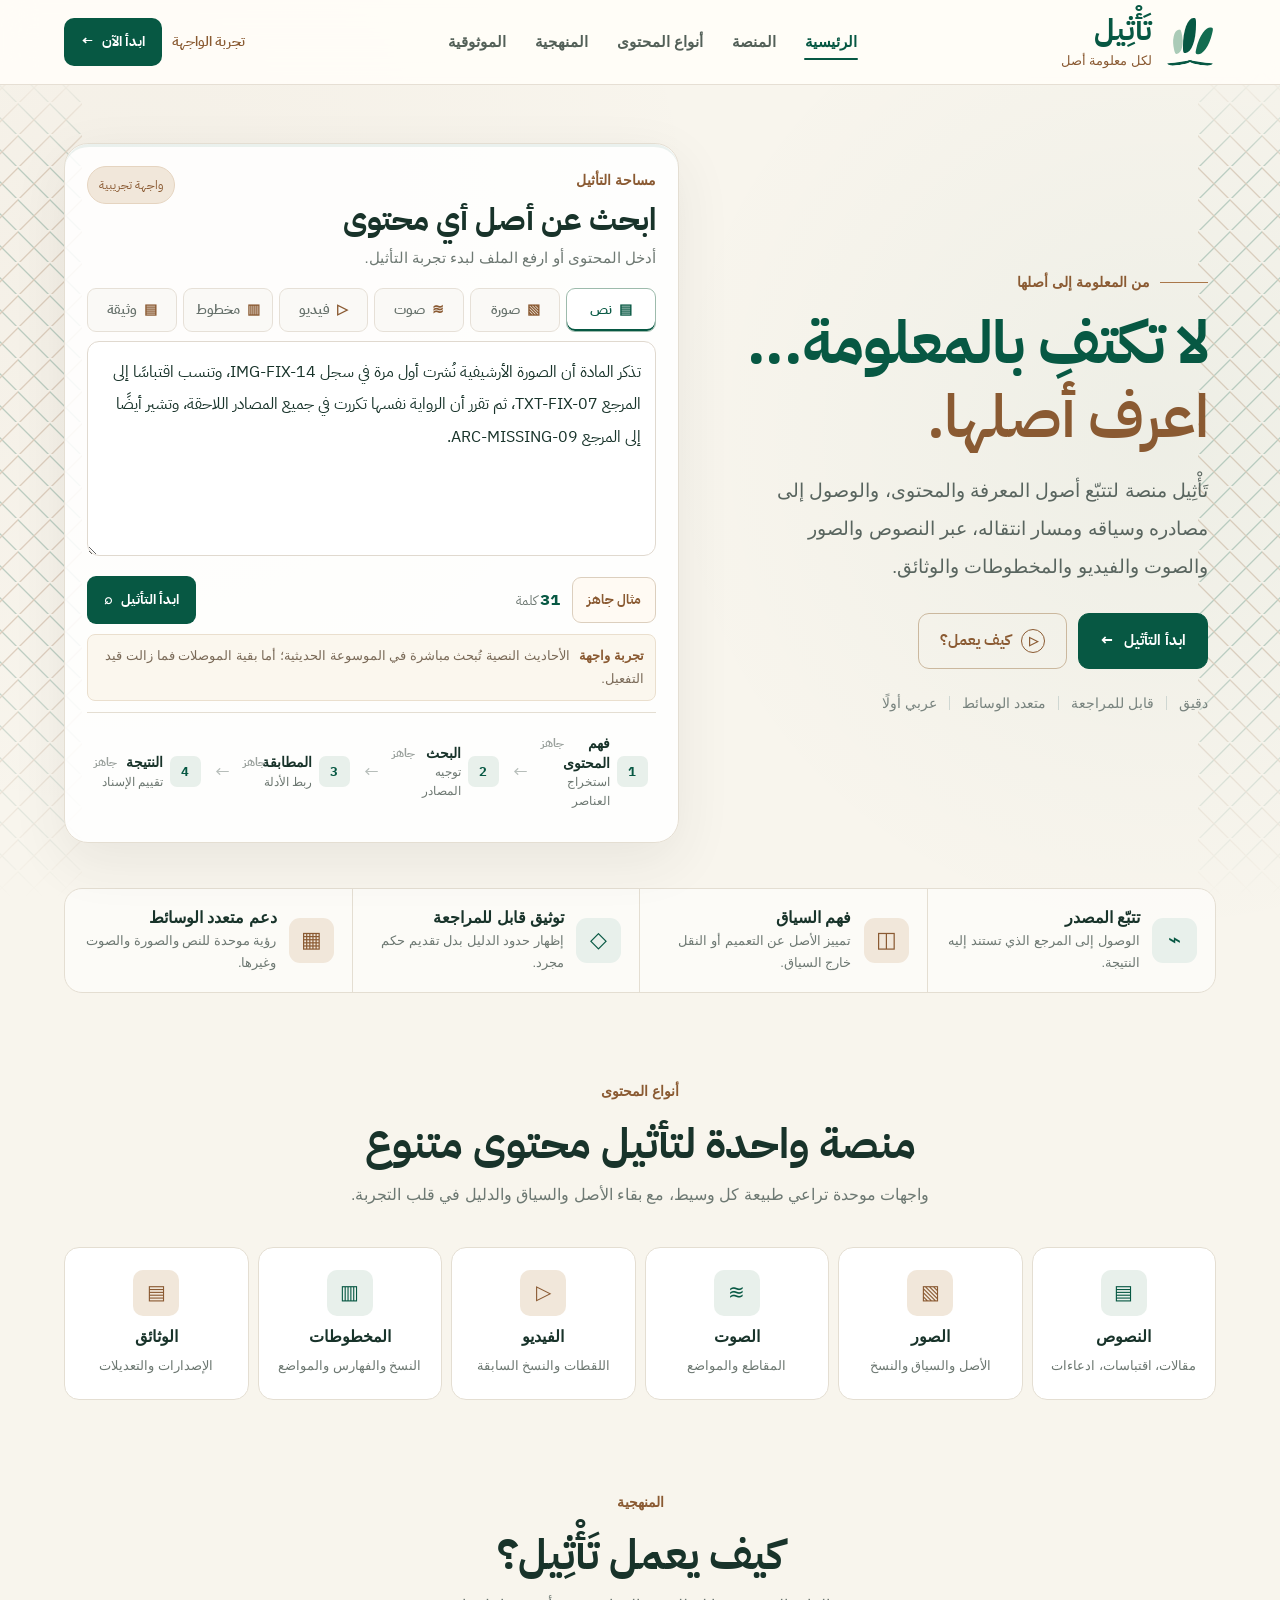
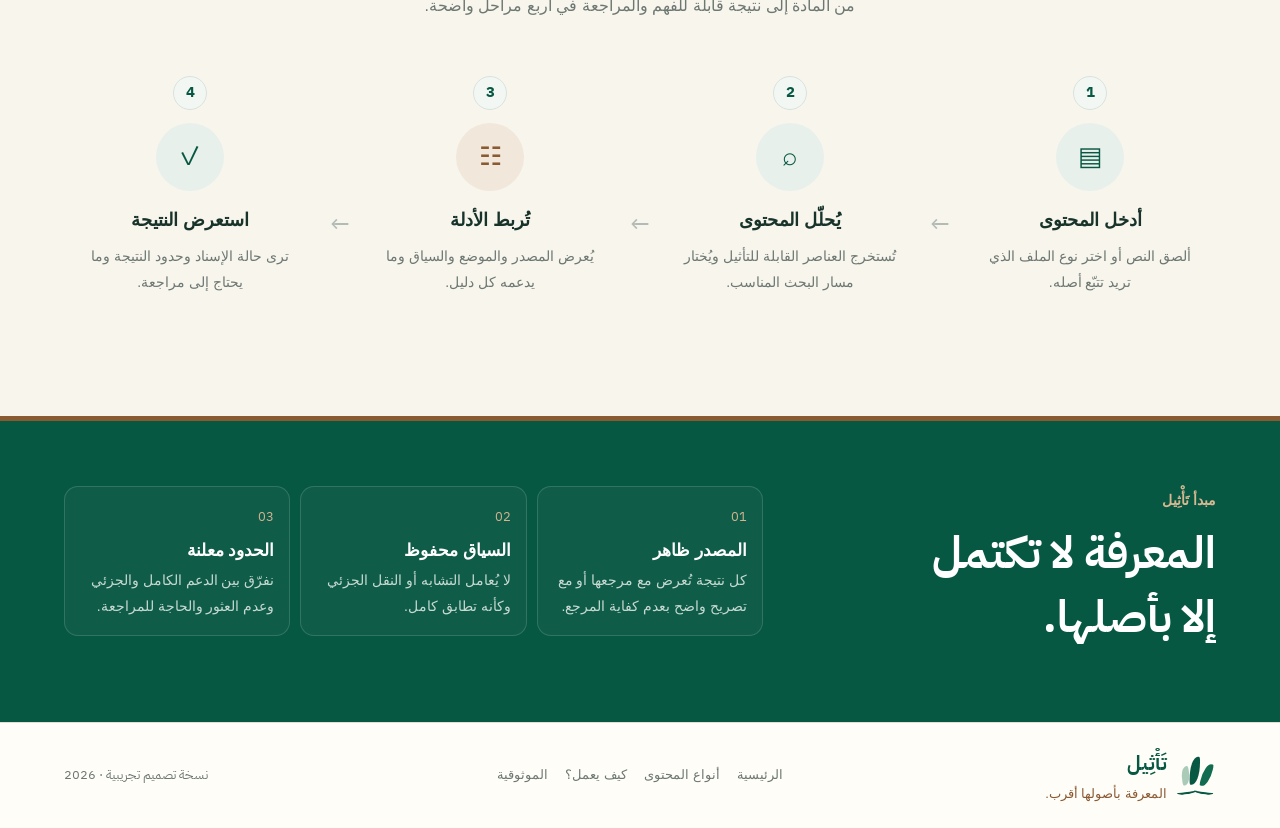
==== commit fd60c6ee: "Clarify live hadith source behavior" ====
--- a/prototype/index.html
+++ b/prototype/index.html
@@ -103,7 +103,7 @@
 
         <div class="workspace-note">
           <span>تجربة واجهة</span>
-          النتائج الحالية بيانات اختبار ثابتة وليست تحققًا حيًا من الإنترنت.
+          الأحاديث النصية تُبحث مباشرة في الموسوعة الحديثية؛ أما بقية الموصلات فما زالت قيد التفعيل.
         </div>
 
         <div class="process-inline" aria-label="مسار التأثيل">
--- a/prototype/styles.css
+++ b/prototype/styles.css
@@ -222,4 +222,454 @@
   .claim-head{flex-direction:column}.claim h4{max-width:100%}.claim dl{grid-template-columns:1fr}
   .principle-panel{padding:50px 0}.principle-layout h2{font-size:31px}.principle-cards{grid-template-columns:1fr}
   .site-footer{grid-template-columns:1fr;gap:12px}.site-footer nav{flex-wrap:wrap}.site-footer>span{justify-self:start}
-}+}
+
+/* =========================================================
+   Taatheel Typography System v3
+   Cairo / Alexandria / Almarai / IBM Plex Sans Arabic / Readex Pro
+   ========================================================= */
+:root{
+  --font-display:"Cairo","IBM Plex Sans Arabic",sans-serif;
+  --font-heading:"Alexandria","Cairo",sans-serif;
+  --font-body:"Readex Pro","IBM Plex Sans Arabic",sans-serif;
+  --font-copy:"Almarai","Readex Pro",sans-serif;
+  --font-ui:"IBM Plex Sans Arabic","Readex Pro",sans-serif;
+  --fs-11:11px;
+  --fs-12:12px;
+  --fs-13:13px;
+  --fs-14:14px;
+  --fs-15:15px;
+  --fs-16:16px;
+  --fs-18:18px;
+  --fs-20:20px;
+  --fs-24:24px;
+  --fs-30:30px;
+  --fs-38:38px;
+}
+
+body{
+  font-family:var(--font-body);
+  font-size:var(--fs-15);
+  line-height:1.85;
+  -webkit-font-smoothing:antialiased;
+  text-rendering:optimizeLegibility;
+}
+button,input,textarea,code,.media-tab,.sample-btn,.search-btn,.header-cta,.login-link{
+  font-family:var(--font-ui);
+}
+h1,h2,.brand-copy strong,.principle-layout h2{
+  font-family:var(--font-display);
+}
+h3,h4,.main-nav,.capability-row b,.method-flow h3,.assurance-strip b,.process-row b{
+  font-family:var(--font-heading);
+}
+p,small,.workspace-note,.hero-trust,.section-label,.eyebrow,.hero-kicker{
+  font-family:var(--font-copy);
+}
+
+/* Header */
+.brand-copy strong{font-size:27px;font-weight:700;line-height:1.2}
+.brand-copy small{font-size:12px;line-height:1.5}
+.main-nav a{font-size:14px}
+.login-link{font-size:13px}
+.header-cta{font-size:13px;padding:10px 16px}
+
+/* Hero */
+.hero-kicker{font-size:14px}
+.hero h1{font-size:clamp(48px,5.3vw,72px);line-height:1.2;letter-spacing:-1px}
+.hero-copy>p{font-size:18px;line-height:2}
+.primary-btn,.secondary-btn{font-family:var(--font-ui);font-size:14px;padding:12px 19px}
+.play{font-size:11px;width:22px;height:22px}
+.hero-trust{font-size:13px}
+
+/* Main workspace */
+.eyebrow,.section-label{font-size:13px}
+.workspace-card-head h2{font-size:30px;line-height:1.45}
+.workspace-card-head p{font-size:14px;line-height:1.8}
+.demo-badge{font-family:var(--font-ui);font-size:11px;padding:6px 10px}
+.media-tab{font-size:13px;font-weight:600;padding:10px 7px}
+.input-area textarea{font-size:15px;line-height:2.05;min-height:205px}
+.upload-area b{font-size:15px}
+.upload-area small,.upload-area em{font-size:12px}
+.workspace-controls>span{font-size:12px}
+.workspace-controls>span b{font-size:16px;color:var(--green)}
+.sample-btn{font-size:12px;padding:9px 13px}
+.search-btn{font-size:13px;padding:10px 16px}
+.workspace-note{font-size:12px;line-height:1.75;padding:8px 10px}
+.workspace-note span{font-size:12px}
+.process-row{grid-template-columns:30px 1fr;padding:8px}
+.process-row i{width:28px;height:28px;font-size:12px}
+.process-row b{font-size:13px}
+.process-row small{font-size:11px;line-height:1.5}
+.process-row strong{font-family:var(--font-ui);font-size:11px;left:7px;top:8px}
+.process-arrow{font-size:16px}
+
+/* Assurance cards */
+.assurance-strip b{font-size:15px}
+.assurance-strip small{font-size:12px;line-height:1.75}
+.assurance-icon{width:42px;height:42px;flex-basis:42px;font-size:20px}
+
+/* Section headings and content types */
+.section-title{max-width:780px}
+.section-title h2{font-family:var(--font-display);font-size:38px;line-height:1.45;margin:7px 0}
+.section-title p{font-size:15px;line-height:1.9}
+.capability-row article{padding:20px 12px}
+.capability-row article>span{width:42px;height:42px;font-size:18px}
+.capability-row b{font-size:14px}
+.capability-row small{font-size:12px;line-height:1.65;margin-top:5px}
+
+/* Method */
+.step{width:26px;height:26px;font-family:var(--font-ui);font-size:12px}
+.method-icon{width:60px;height:60px;font-size:23px}
+.method-flow h3{font-size:15px}
+.method-flow p{font-size:12px;line-height:1.8}
+.flow-arrow{font-size:21px}
+
+/* Results and numbers */
+.results-head h2{font-size:31px;line-height:1.4}
+.results-head p{font-size:12px}
+.results-summary small{font-size:12px}
+.results-summary b{font-family:var(--font-heading);font-size:26px;line-height:1.25}
+.claim h4{font-size:14px;line-height:1.7}
+.badge{font-family:var(--font-ui);font-size:11px;padding:5px 9px}
+.claim dl{font-size:13px;line-height:1.75;grid-template-columns:105px 1fr}
+.claim dt{font-family:var(--font-heading);font-weight:500}
+
+/* Principle area */
+.principle-layout h2{font-size:42px;line-height:1.45}
+.principle-cards span{font-family:var(--font-ui);font-size:12px}
+.principle-cards b{font-family:var(--font-heading);font-size:15px}
+.principle-cards p{font-size:12px;line-height:1.8}
+
+/* Footer */
+.site-footer{font-size:12px}
+.footer-brand strong{font-family:var(--font-display);font-size:18px}
+.footer-brand small{font-size:12px}
+.site-footer nav{font-family:var(--font-heading);font-size:12px}
+
+@media(max-width:680px){
+  body{font-size:14px}
+  .brand-copy strong{font-size:24px}
+  .hero h1{font-size:clamp(39px,11vw,48px)}
+  .hero-copy>p{font-size:16px}
+  .workspace-card-head h2{font-size:25px}
+  .media-tab{font-size:12px}
+  .input-area textarea{font-size:14px}
+  .section-title h2{font-size:31px}
+  .section-title p{font-size:14px}
+  .capability-row b{font-size:13px}
+  .capability-row small{font-size:11px}
+  .principle-layout h2{font-size:33px}
+}
+
+
+/* =========================================================
+   Taatheel Typography System v4 — final optical scale
+   Desktop-first values tuned against 1680px viewport
+   ========================================================= */
+:root{
+  --text-min:13px;
+  --text-sm:14px;
+  --text-md:16px;
+  --text-lg:18px;
+  --title-card:18px;
+  --title-section:42px;
+  --title-hero:68px;
+}
+
+/* Base readability + numerals */
+html{font-size:16px}
+body{
+  font-family:var(--font-body);
+  font-size:16px;
+  line-height:1.85;
+}
+body,button,input,textarea,code{
+  font-variant-numeric:tabular-nums;
+  font-feature-settings:"tnum" 1;
+}
+small{font-size:inherit}
+
+/* Brand + navigation */
+.brand-copy strong{font-size:30px;line-height:1.15}
+.brand-copy small{font-family:var(--font-copy);font-size:13px;line-height:1.55}
+.main-nav a{font-size:15px;line-height:1.5}
+.login-link{font-size:14px}
+.header-cta{font-size:14px;padding:11px 17px}
+
+/* Hero hierarchy */
+.hero-kicker{font-size:14px;line-height:1.6}
+.hero h1{font-size:clamp(52px,4.7vw,68px);line-height:1.22;letter-spacing:-.8px}
+.hero-copy>p{font-size:19px;line-height:2;max-width:680px}
+.primary-btn,.secondary-btn{font-size:15px;padding:13px 21px}
+.play{font-size:12px;width:24px;height:24px}
+.hero-trust{font-size:14px;line-height:1.6}
+
+/* Workspace */
+.eyebrow,.section-label{font-size:14px;line-height:1.6}
+.workspace-card-head h2{font-size:31px;line-height:1.45}
+.workspace-card-head p{font-size:15px;line-height:1.85}
+.demo-badge{font-size:12px;padding:7px 11px}
+.media-tab{font-size:14px;line-height:1.4;padding:11px 8px}
+.input-area textarea{font-size:16px;line-height:2.05;min-height:215px}
+.upload-area b{font-size:16px}
+.upload-area small,.upload-area em{font-size:13px}
+.workspace-controls>span{font-size:13px}
+.workspace-controls>span b,#wordCount{font-family:var(--font-ui);font-size:17px;font-weight:700}
+.sample-btn{font-size:13px;padding:10px 14px}
+.search-btn{font-size:14px;padding:11px 17px}
+.workspace-note{font-size:13px;line-height:1.8;padding:9px 11px}
+.workspace-note span{font-size:13px}
+
+/* Inline processing — no microcopy under 12px */
+.process-row{grid-template-columns:32px 1fr;padding:9px 8px}
+.process-row i{
+  width:31px;height:31px;
+  font-size:13px;
+  font-family:var(--font-ui);
+  font-weight:700;
+}
+.process-row b{font-size:14px;line-height:1.45}
+.process-row small{font-size:12px;line-height:1.55}
+.process-row strong{font-size:12px;left:7px;top:8px}
+.process-arrow{font-size:18px}
+
+/* Trust/assurance */
+.assurance-strip b{font-size:16px;line-height:1.5}
+.assurance-strip small{font-size:13px;line-height:1.75}
+.assurance-icon{width:45px;height:45px;flex-basis:45px;font-size:22px}
+
+/* Section hierarchy */
+.section-title{max-width:800px;margin-bottom:36px}
+.section-title h2{
+  font-family:var(--font-display);
+  font-size:42px;
+  line-height:1.4;
+  margin:8px 0 7px;
+}
+.section-title p{font-size:16px;line-height:1.9}
+.capability-row article{padding:22px 13px}
+.capability-row article>span{width:46px;height:46px;font-size:20px}
+.capability-row b{font-size:16px;line-height:1.5}
+.capability-row small{font-size:13px;line-height:1.7;margin-top:6px}
+
+/* Method section — corrected number/icon/text scale */
+.method{padding-bottom:100px}
+.method-flow{gap:14px;align-items:start}
+.method-flow article{
+  min-height:235px;
+  padding:18px 14px 20px;
+  display:flex;
+  flex-direction:column;
+  align-items:center;
+  justify-content:flex-start;
+}
+.step{
+  position:static;
+  transform:none;
+  width:34px;
+  height:34px;
+  margin:0 auto 13px;
+  border:1px solid #d7e2dc;
+  background:#f3f7f4;
+  font-family:var(--font-ui);
+  font-size:15px;
+  font-weight:700;
+}
+.method-icon{
+  width:68px;
+  height:68px;
+  margin:0 auto 16px;
+  font-size:26px;
+}
+.method-flow h3{
+  font-size:18px;
+  line-height:1.55;
+  margin:0 0 8px;
+}
+.method-flow p{
+  max-width:255px;
+  font-size:14px;
+  line-height:1.9;
+  margin:0 auto;
+}
+.flow-arrow{
+  align-self:center;
+  margin-top:74px;
+  font-size:24px;
+}
+
+/* Results */
+.results-head h2{font-size:34px;line-height:1.4}
+.results-head p{font-size:13px}
+.results-summary>div{padding:14px}
+.results-summary small{font-size:13px;line-height:1.55}
+.results-summary b{
+  font-family:var(--font-heading);
+  font-size:30px;
+  font-weight:700;
+  line-height:1.2;
+}
+.claim{padding:16px}
+.claim h4{font-size:16px;line-height:1.75}
+.badge{font-size:12px;padding:6px 10px}
+.claim dl{
+  font-size:14px;
+  line-height:1.8;
+  grid-template-columns:115px 1fr;
+  gap:7px 12px;
+}
+.claim dt{font-weight:600}
+
+/* Principle */
+.principle-layout h2{font-size:44px;line-height:1.45}
+.principle-cards span{font-size:13px}
+.principle-cards b{font-size:17px;line-height:1.5}
+.principle-cards p{font-size:14px;line-height:1.85}
+
+/* Footer */
+.site-footer{font-size:13px}
+.footer-brand strong{font-size:20px}
+.footer-brand small{font-size:13px}
+.site-footer nav{font-size:13px}
+
+/* Keep Arabic UI legible on tablet/mobile too */
+@media(max-width:1000px){
+  .section-title h2{font-size:38px}
+  .method-flow article{min-height:215px}
+  .method-flow h3{font-size:17px}
+  .method-flow p{font-size:14px}
+}
+
+@media(max-width:680px){
+  body{font-size:15px}
+  .brand-copy strong{font-size:25px}
+  .hero-kicker{font-size:13px}
+  .hero h1{font-size:clamp(40px,11vw,49px)}
+  .hero-copy>p{font-size:17px;line-height:1.9}
+  .hero-trust{font-size:13px}
+  .workspace-card-head h2{font-size:27px}
+  .workspace-card-head p{font-size:14px}
+  .media-tab{font-size:13px}
+  .input-area textarea{font-size:15px}
+  .workspace-note{font-size:12px}
+  .process-row b{font-size:13px}
+  .process-row small,.process-row strong{font-size:12px}
+  .section-title h2{font-size:33px}
+  .section-title p{font-size:15px}
+  .capability-row b{font-size:15px}
+  .capability-row small{font-size:12px}
+  .method-flow article{min-height:auto;padding:16px}
+  .step{width:32px;height:32px;font-size:14px}
+  .method-icon{width:62px;height:62px}
+  .method-flow h3{font-size:17px}
+  .method-flow p{font-size:14px}
+  .results-summary b{font-size:27px}
+  .claim h4{font-size:15px}
+  .claim dl{font-size:13px}
+  .principle-layout h2{font-size:35px}
+  .principle-cards b{font-size:16px}
+  .principle-cards p{font-size:13px}
+}
+
+
+/* =========================================================
+   Results UI v2 — compact audit cards
+   ========================================================= */
+.results{
+  padding:28px;
+  border-radius:24px;
+}
+.results-head{
+  align-items:center;
+  padding-bottom:18px;
+  border-bottom:1px solid var(--line);
+}
+.results-head h2{margin:4px 0 2px}
+.results-summary{
+  grid-template-columns:repeat(5,minmax(0,1fr));
+  gap:10px;
+  margin:20px 0 22px;
+}
+.results-summary>div{
+  min-height:84px;
+  display:flex;
+  flex-direction:column;
+  justify-content:center;
+  gap:3px;
+  padding:14px 16px;
+  background:#fbfaf6;
+}
+.results-summary b{
+  color:var(--green);
+}
+
+.claims{
+  display:grid;
+  grid-template-columns:repeat(2,minmax(0,1fr));
+  gap:14px;
+}
+.claim{
+  padding:18px;
+  border-radius:16px;
+  min-height:0;
+  box-shadow:0 7px 22px rgba(41,52,45,.035);
+}
+.claim-head{
+  display:flex;
+  align-items:flex-start;
+  justify-content:space-between;
+  gap:14px;
+  padding-bottom:12px;
+  border-bottom:1px solid #eee8df;
+}
+.claim h4{
+  flex:1;
+  max-width:none;
+  margin:0;
+  font-size:16px;
+  line-height:1.7;
+}
+.badge{
+  flex:0 0 auto;
+  margin-top:1px;
+  font-size:12px;
+  padding:6px 10px;
+}
+
+.claim dl{
+  display:grid;
+  grid-template-columns:100px minmax(0,1fr);
+  gap:8px 12px;
+  margin:14px 0 0;
+  font-size:13px;
+  line-height:1.75;
+}
+.claim dt{
+  color:#6f7772;
+  font-weight:600;
+}
+.claim dd{
+  color:var(--ink);
+  min-width:0;
+}
+.claim dt:nth-of-type(3),
+.claim dt:nth-of-type(4){
+  margin-top:4px;
+}
+.claim dd:nth-of-type(3),
+.claim dd:nth-of-type(4){
+  margin-top:4px;
+}
+
+@media(max-width:1000px){
+  .claims{grid-template-columns:1fr}
+}
+@media(max-width:680px){
+  .results{padding:16px}
+  .results-summary{grid-template-columns:repeat(2,1fr)}
+  .claim{padding:15px}
+  .claim-head{flex-direction:column}
+  .claim dl{grid-template-columns:1fr}
+  .claim dt{margin-top:7px}
+}
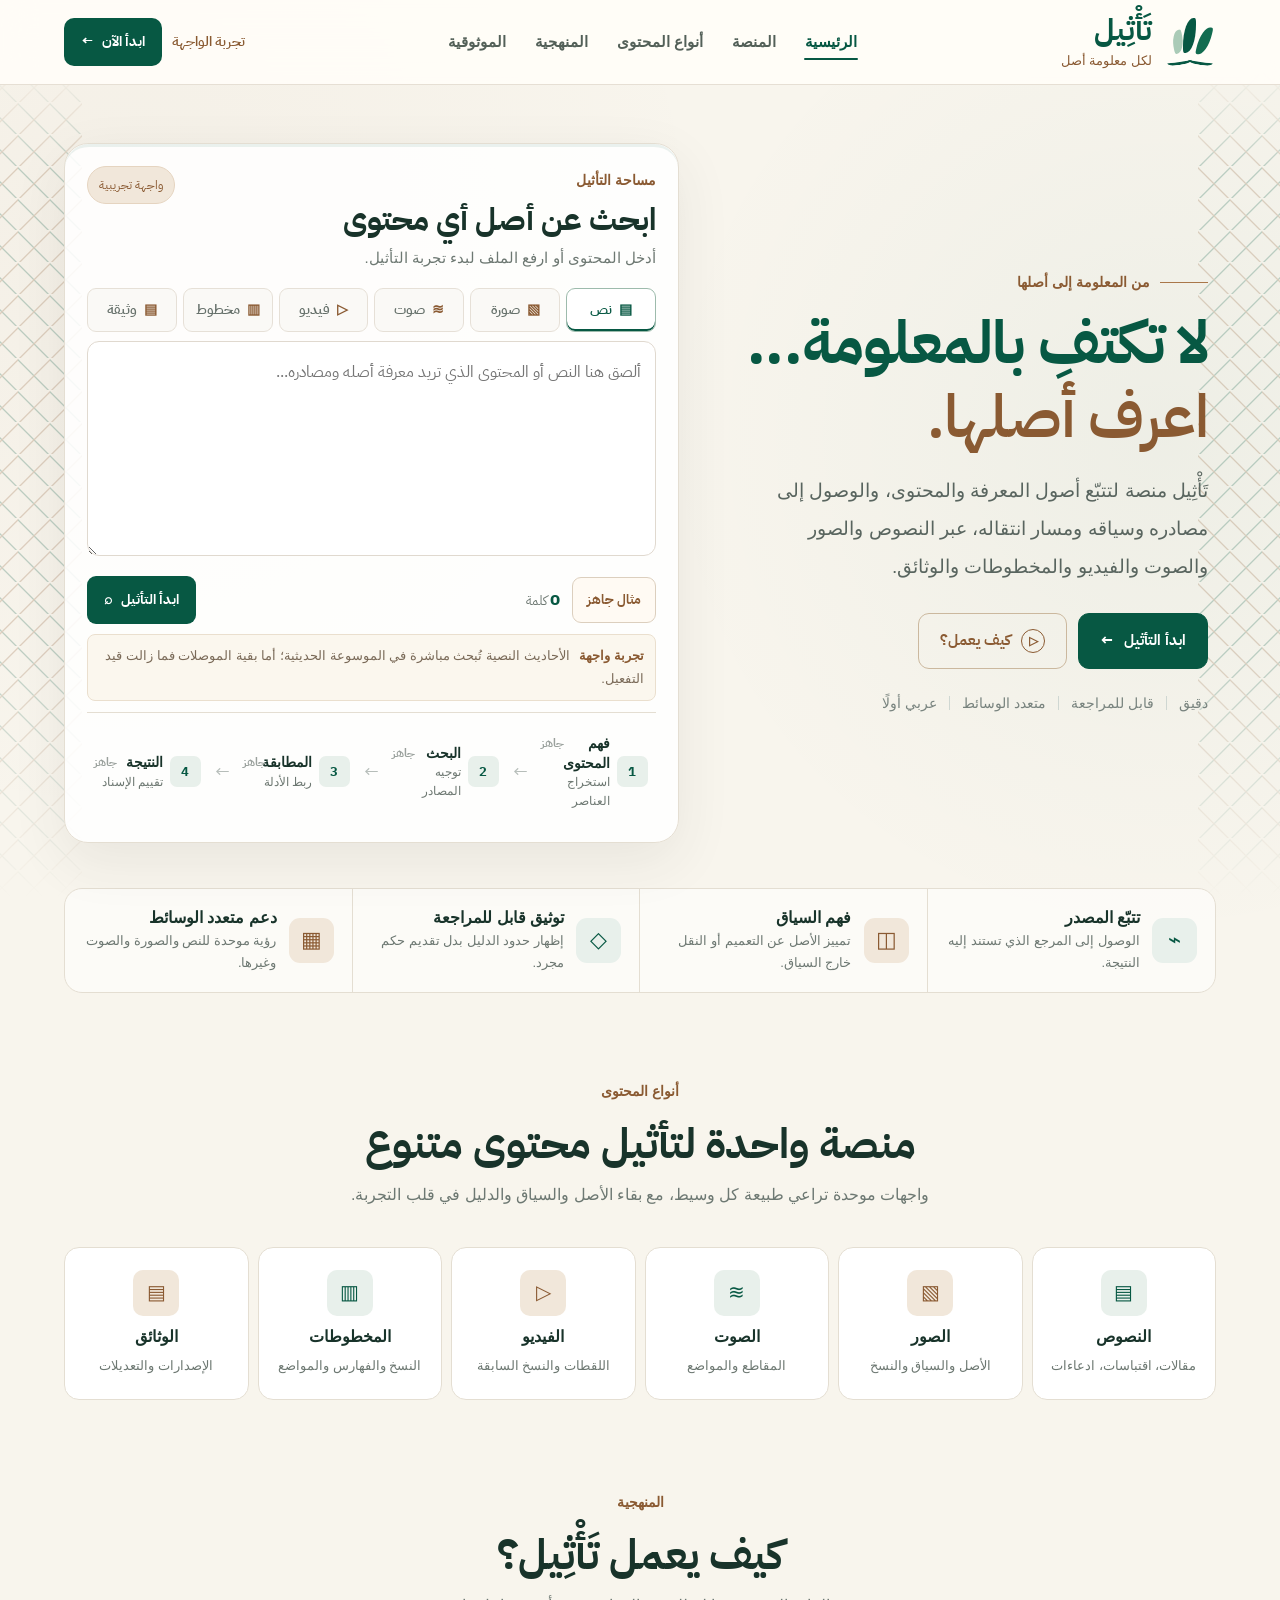
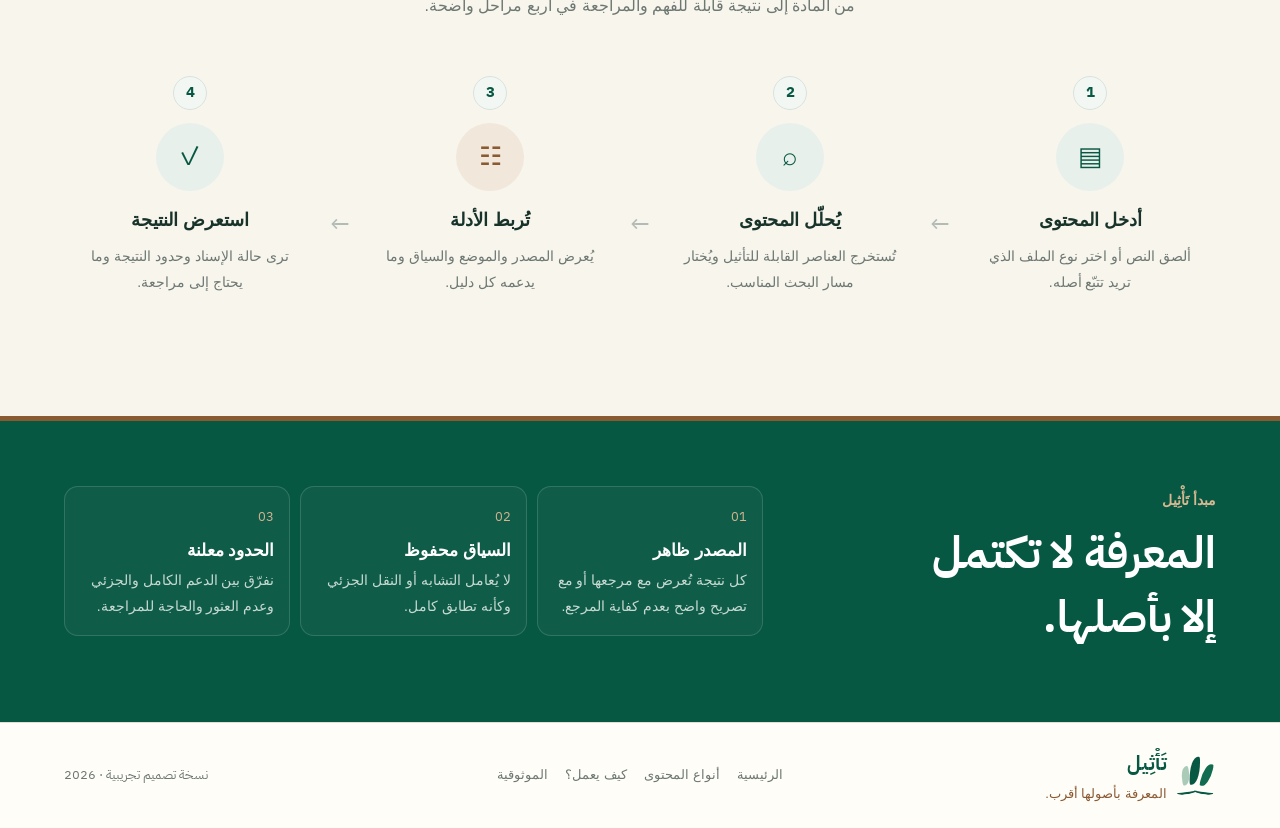
==== commit a9d994e6: "Start Taatheel input empty by default" ====
--- a/prototype/index.html
+++ b/prototype/index.html
@@ -84,7 +84,7 @@
         </div>
 
         <div class="input-area">
-          <textarea id="contentInput" aria-label="المحتوى المراد تأثيله" placeholder="ألصق هنا النص أو المحتوى الذي تريد معرفة أصله ومصادره...">تذكر المادة أن الصورة الأرشيفية نُشرت أول مرة في سجل IMG-FIX-14، وتنسب اقتباسًا إلى المرجع TXT-FIX-07، ثم تقرر أن الرواية نفسها تكررت في جميع المصادر اللاحقة، وتشير أيضًا إلى المرجع ARC-MISSING-09.</textarea>
+          <textarea id="contentInput" aria-label="المحتوى المراد تأثيله" placeholder="ألصق هنا النص أو المحتوى الذي تريد معرفة أصله ومصادره..."></textarea>
 
           <label id="uploadArea" class="upload-area hidden">
             <input id="fileInput" type="file" />
--- a/prototype/styles.css
+++ b/prototype/styles.css
@@ -673,3 +673,19 @@
   .claim dl{grid-template-columns:1fr}
   .claim dt{margin-top:7px}
 }
+
+
+.claim-source-link{
+  display:inline-flex;
+  margin-top:13px;
+  color:var(--green);
+  font-family:var(--font-ui);
+  font-size:13px;
+  font-weight:600;
+  text-decoration:none;
+  border-bottom:1px solid rgba(7,88,67,.25);
+}
+.claim-source-link:hover{
+  color:var(--brown);
+  border-bottom-color:rgba(138,90,50,.35);
+}
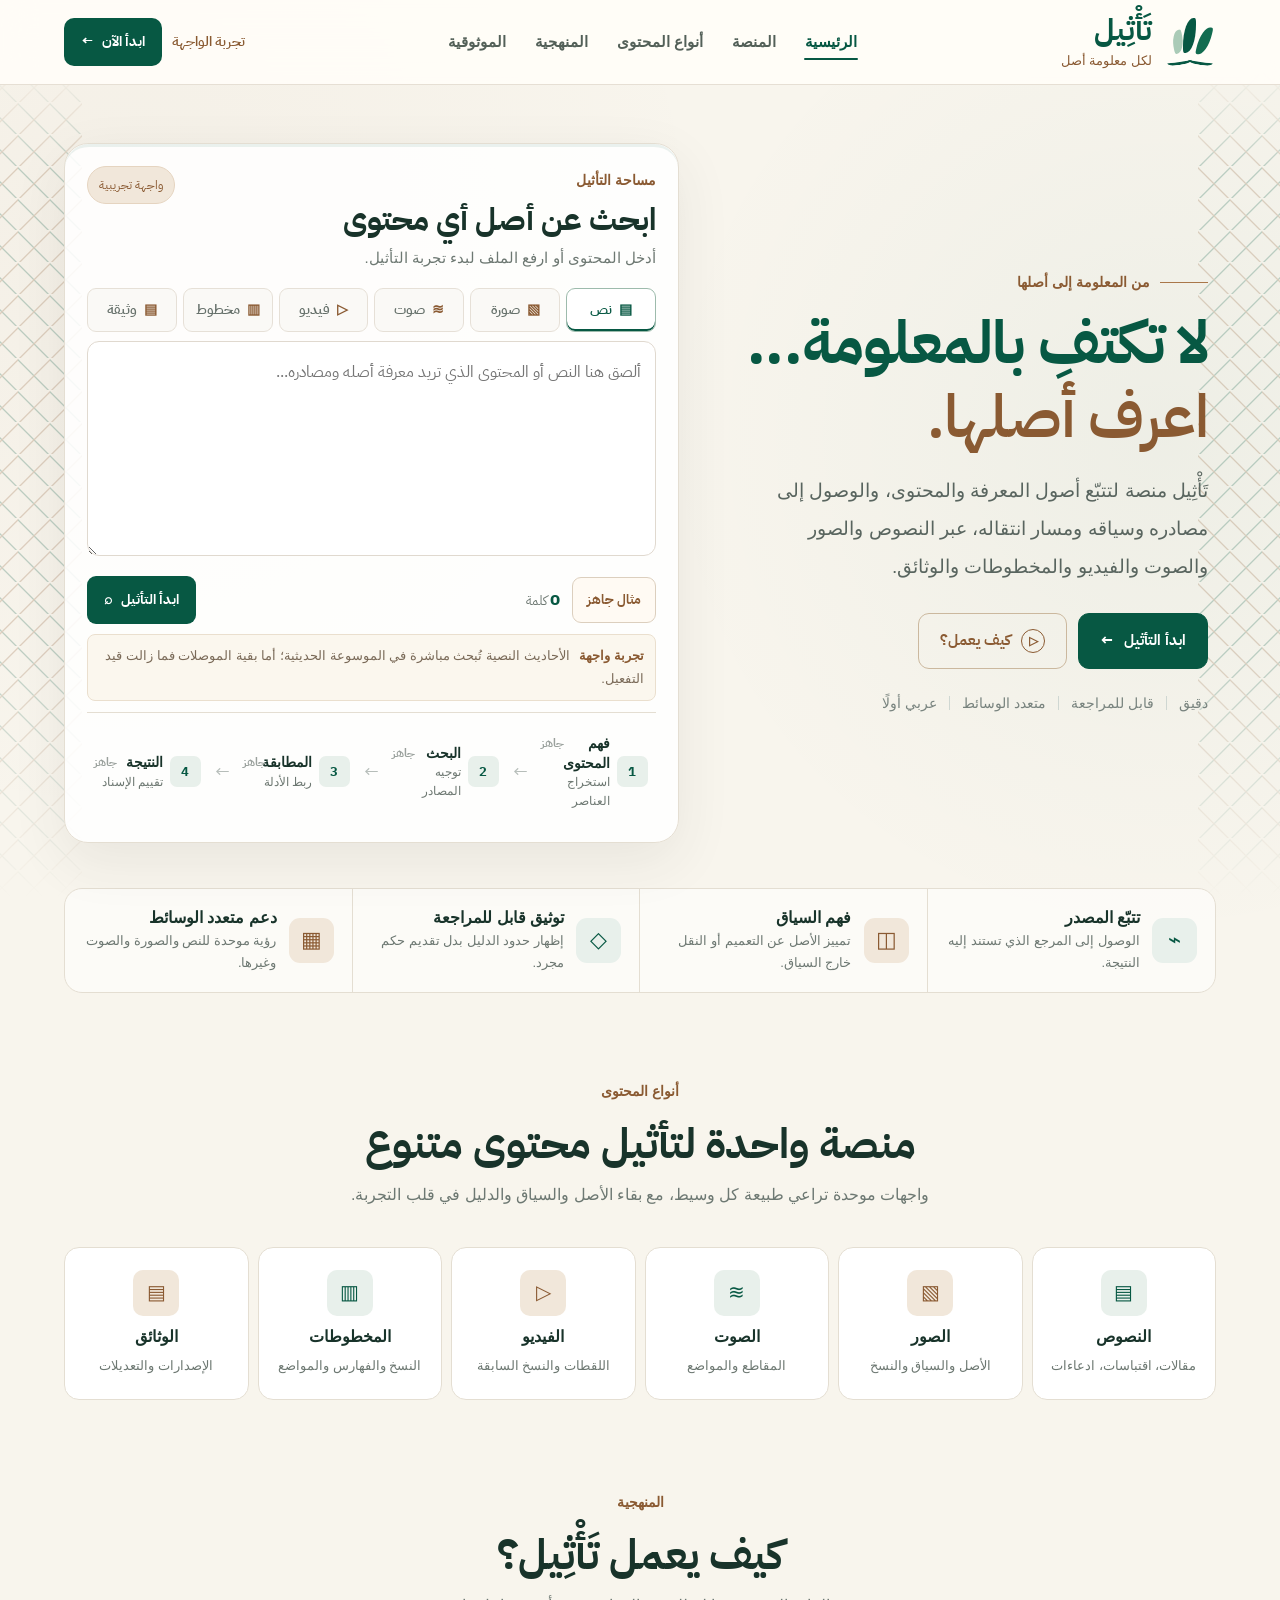
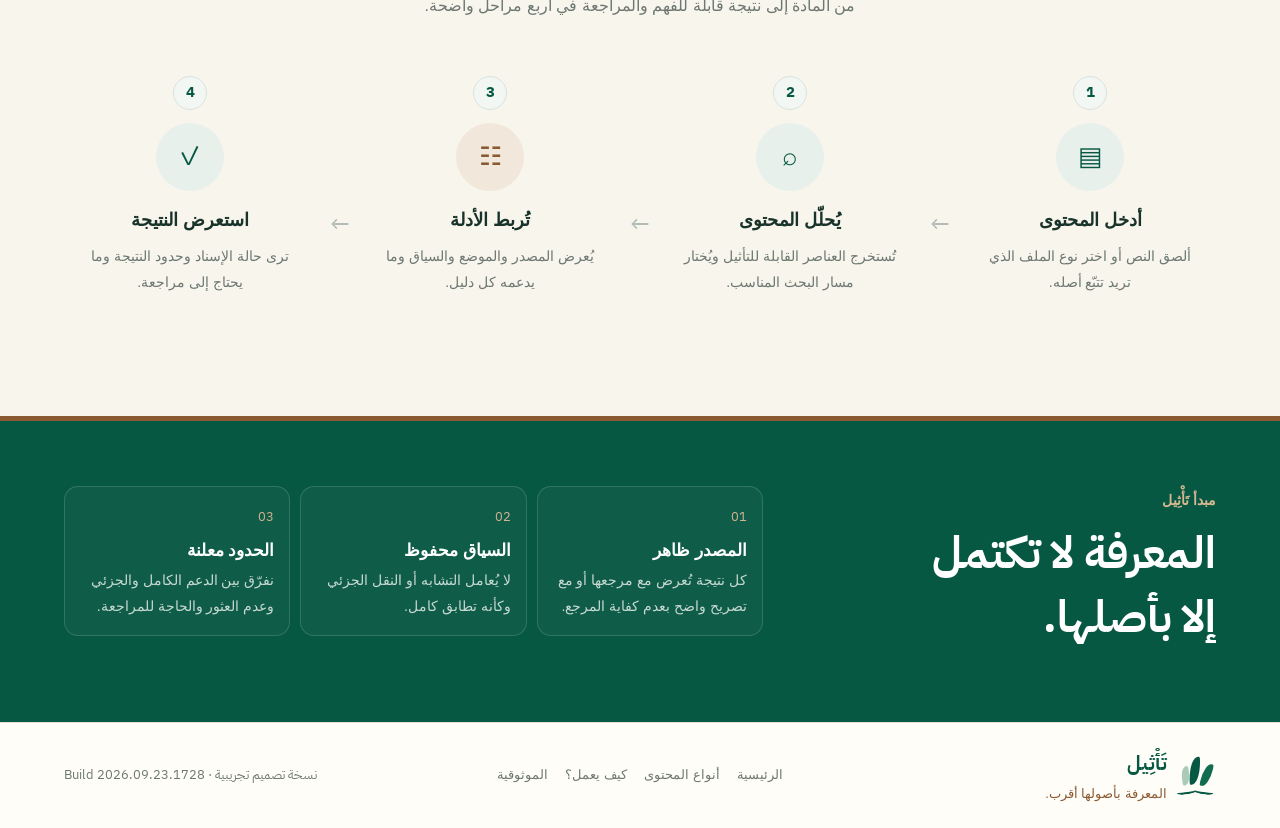
==== commit 53a81089: "Force Taatheel to load new application bundle" ====
--- a/prototype/index.html
+++ b/prototype/index.html
@@ -229,9 +229,9 @@
       <a href="#method">كيف يعمل؟</a>
       <a href="#principles">الموثوقية</a>
     </nav>
-    <span>نسخة تصميم تجريبية · 2026</span>
+    <span>نسخة تصميم تجريبية · Build 2026.09.23.1728</span>
   </footer>
 
-  <script src="app.js"></script>
+  <script src="app-v2.js"></script>
 </body>
 </html>
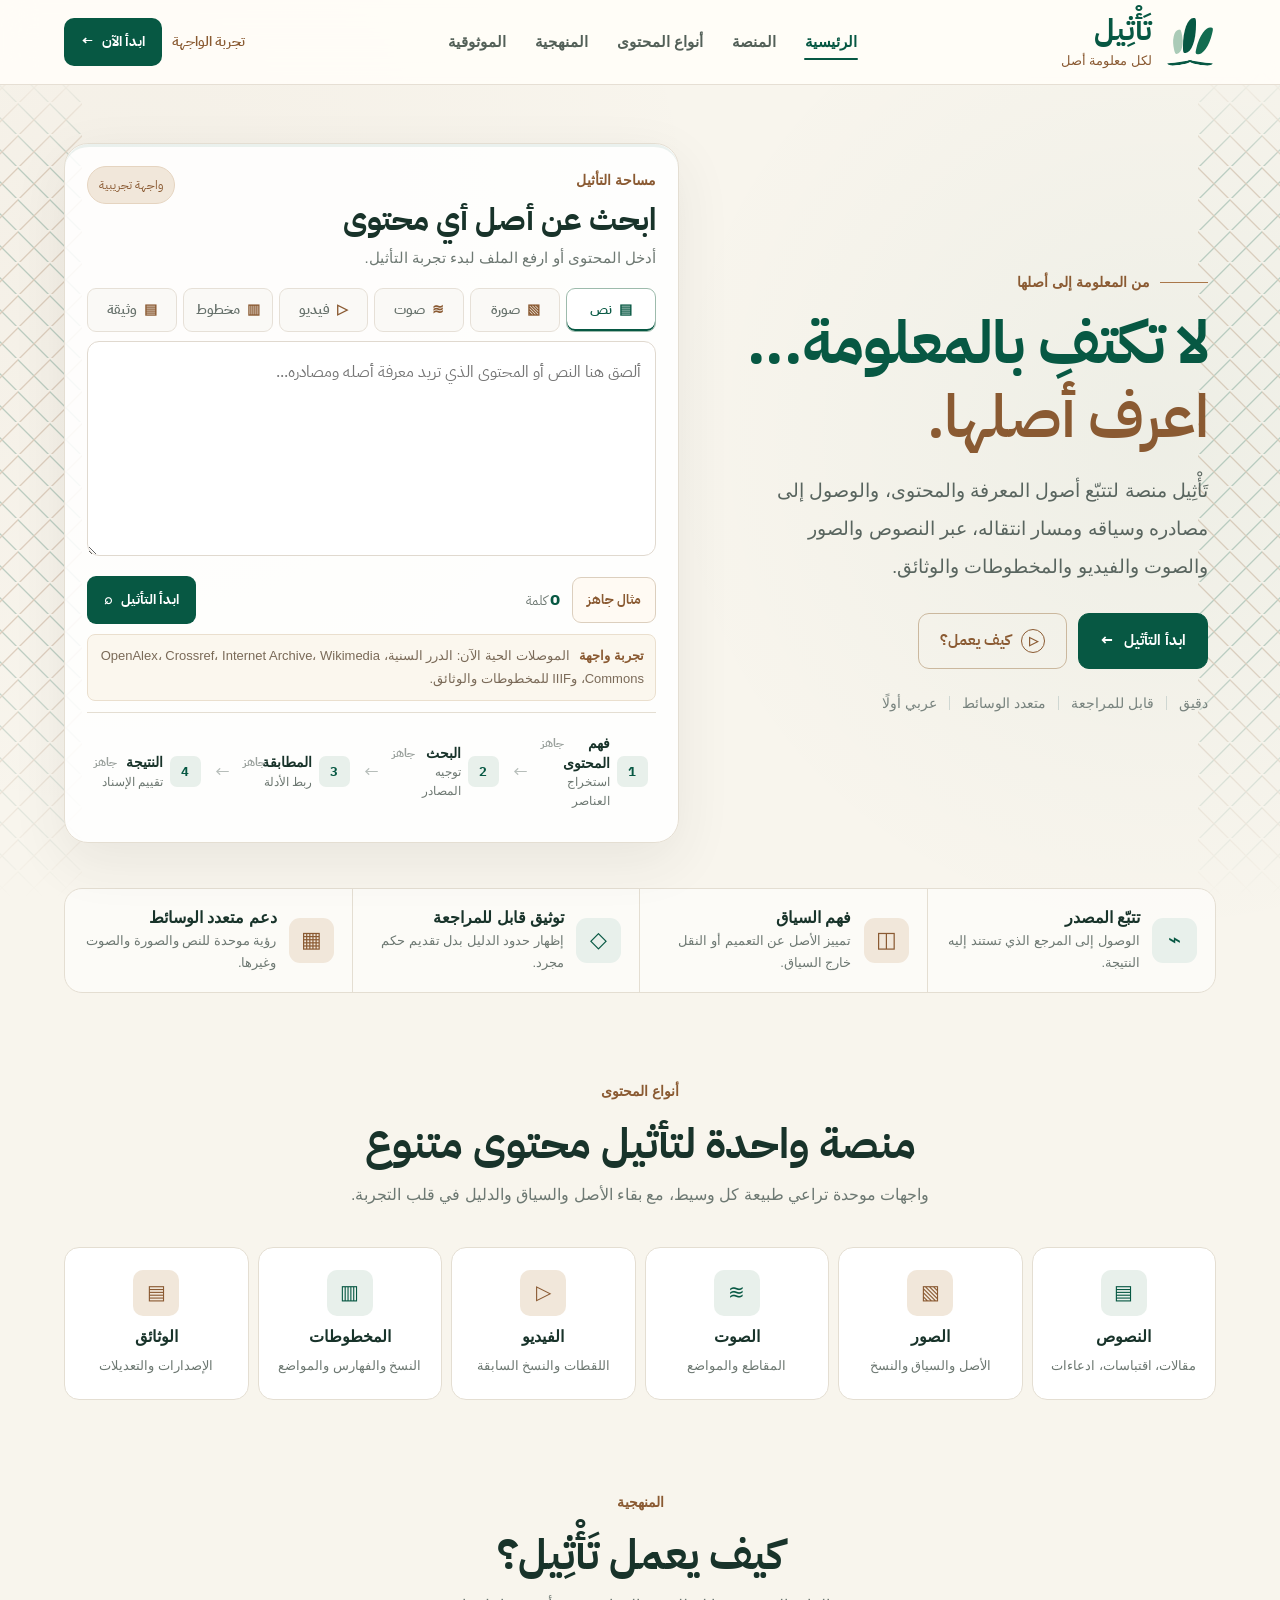
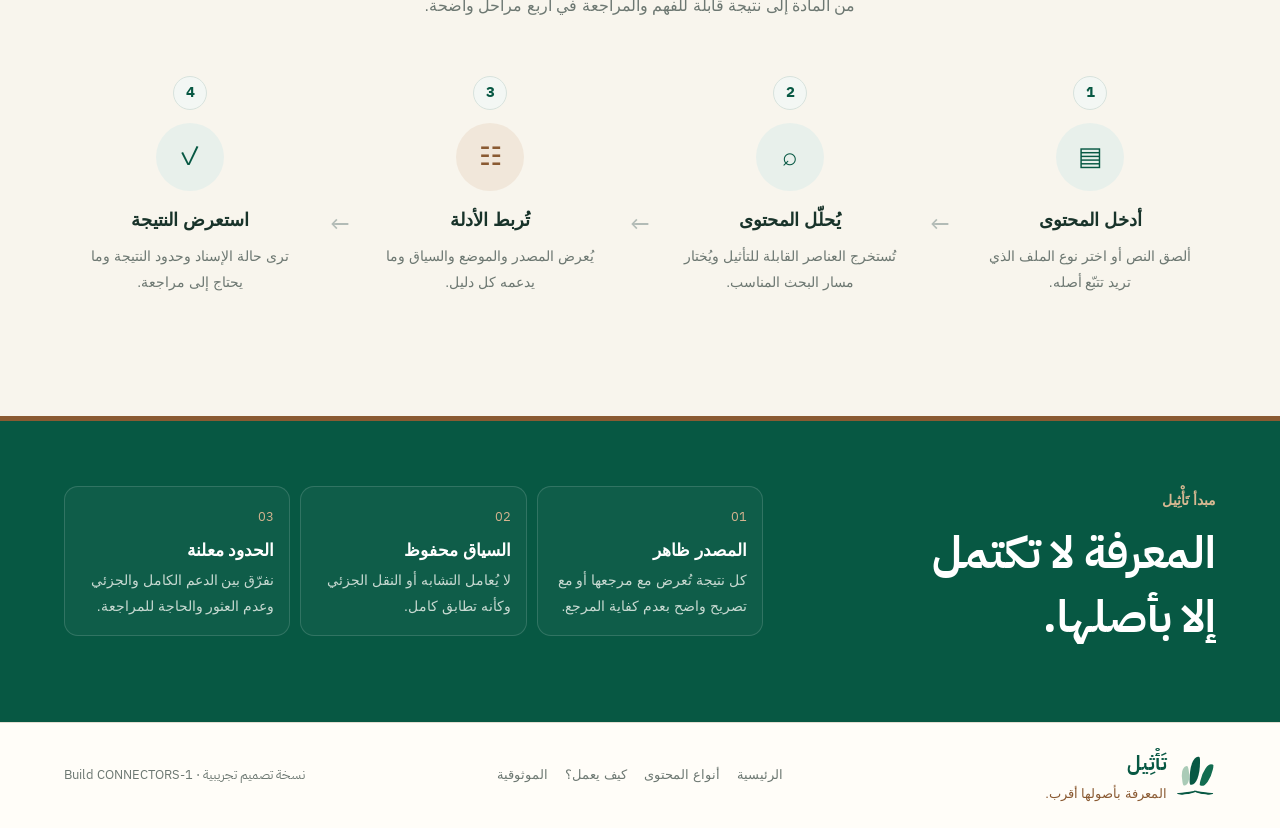
==== commit a0cd50dd: "Expose live connector search inputs" ====
--- a/prototype/index.html
+++ b/prototype/index.html
@@ -93,6 +93,7 @@
             <small id="uploadMeta">اسحب الملف هنا أو اضغط للاختيار</small>
             <em id="selectedFile"></em>
           </label>
+          <input id="mediaQueryInput" class="media-query-input hidden" type="text" autocomplete="off" placeholder="اكتب عنوانًا أو وصفًا أو رابطًا يساعد في العثور على الأصل…" />
         </div>
 
         <div class="workspace-controls">
@@ -103,7 +104,7 @@
 
         <div class="workspace-note">
           <span>تجربة واجهة</span>
-          الأحاديث النصية تُبحث مباشرة في الموسوعة الحديثية؛ أما بقية الموصلات فما زالت قيد التفعيل.
+          الموصلات الحية الآن: الدرر السنية، OpenAlex، Crossref، Internet Archive، Wikimedia Commons، وIIIF للمخطوطات والوثائق.
         </div>
 
         <div class="process-inline" aria-label="مسار التأثيل">
@@ -229,9 +230,9 @@
       <a href="#method">كيف يعمل؟</a>
       <a href="#principles">الموثوقية</a>
     </nav>
-    <span>نسخة تصميم تجريبية · Build 2026.09.23.1728</span>
+    <span>نسخة تصميم تجريبية · Build CONNECTORS-1</span>
   </footer>
 
-  <script src="app-v2.js"></script>
+  <script src="app-v3.js"></script>
 </body>
 </html>
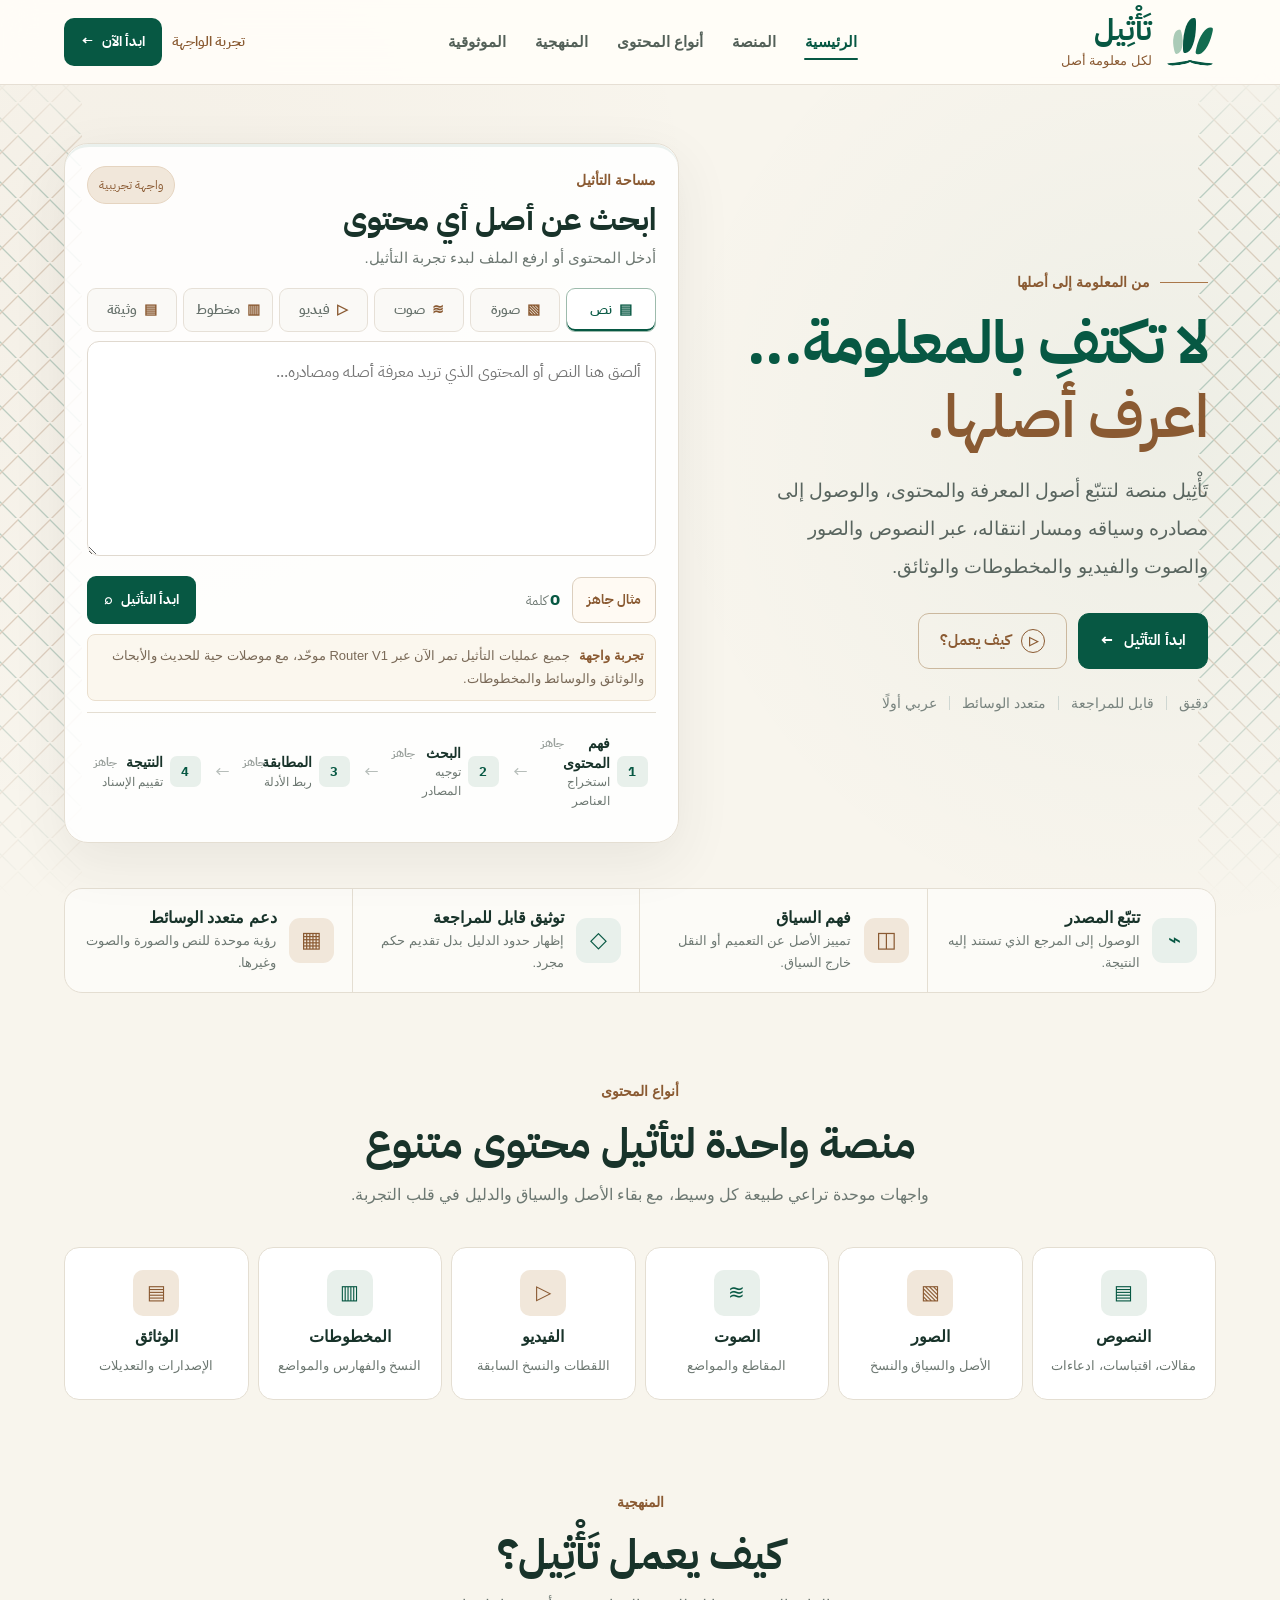
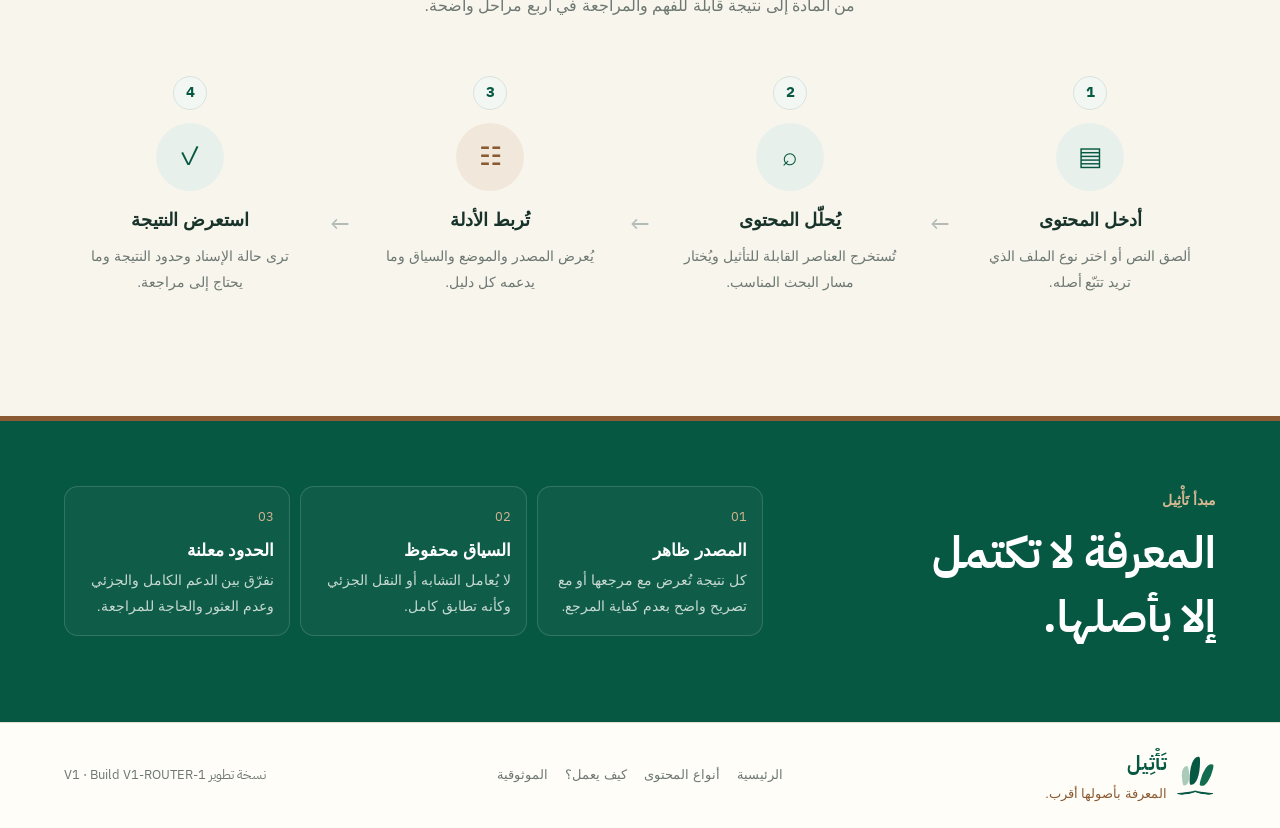
==== commit a94e2544: "Switch public prototype to V1 router bundle" ====
--- a/prototype/index.html
+++ b/prototype/index.html
@@ -104,7 +104,7 @@
 
         <div class="workspace-note">
           <span>تجربة واجهة</span>
-          الموصلات الحية الآن: الدرر السنية، OpenAlex، Crossref، Internet Archive، Wikimedia Commons، وIIIF للمخطوطات والوثائق.
+          جميع عمليات التأثيل تمر الآن عبر Router V1 موحّد، مع موصلات حية للحديث والأبحاث والوثائق والوسائط والمخطوطات.
         </div>
 
         <div class="process-inline" aria-label="مسار التأثيل">
@@ -230,9 +230,9 @@
       <a href="#method">كيف يعمل؟</a>
       <a href="#principles">الموثوقية</a>
     </nav>
-    <span>نسخة تصميم تجريبية · Build CONNECTORS-1</span>
+    <span>نسخة تطوير V1 · Build V1-ROUTER-1</span>
   </footer>
 
-  <script src="app-v3.js"></script>
+  <script src="app-v4.js"></script>
 </body>
 </html>
--- a/prototype/styles.css
+++ b/prototype/styles.css
@@ -689,3 +689,24 @@
   color:var(--brown);
   border-bottom-color:rgba(138,90,50,.35);
 }
+
+
+/* Media connector query input */
+.media-query-input{
+  width:100%;
+  margin-top:10px;
+  border:1px solid #d9d0c4;
+  border-radius:11px;
+  background:#fff;
+  color:var(--ink);
+  padding:12px 14px;
+  font-family:var(--font-ui);
+  font-size:14px;
+  line-height:1.7;
+  outline:none;
+}
+.media-query-input:focus{
+  border-color:#91b5a5;
+  box-shadow:0 0 0 4px rgba(7,88,67,.055);
+}
+.media-query-input::placeholder{color:#8b928e}
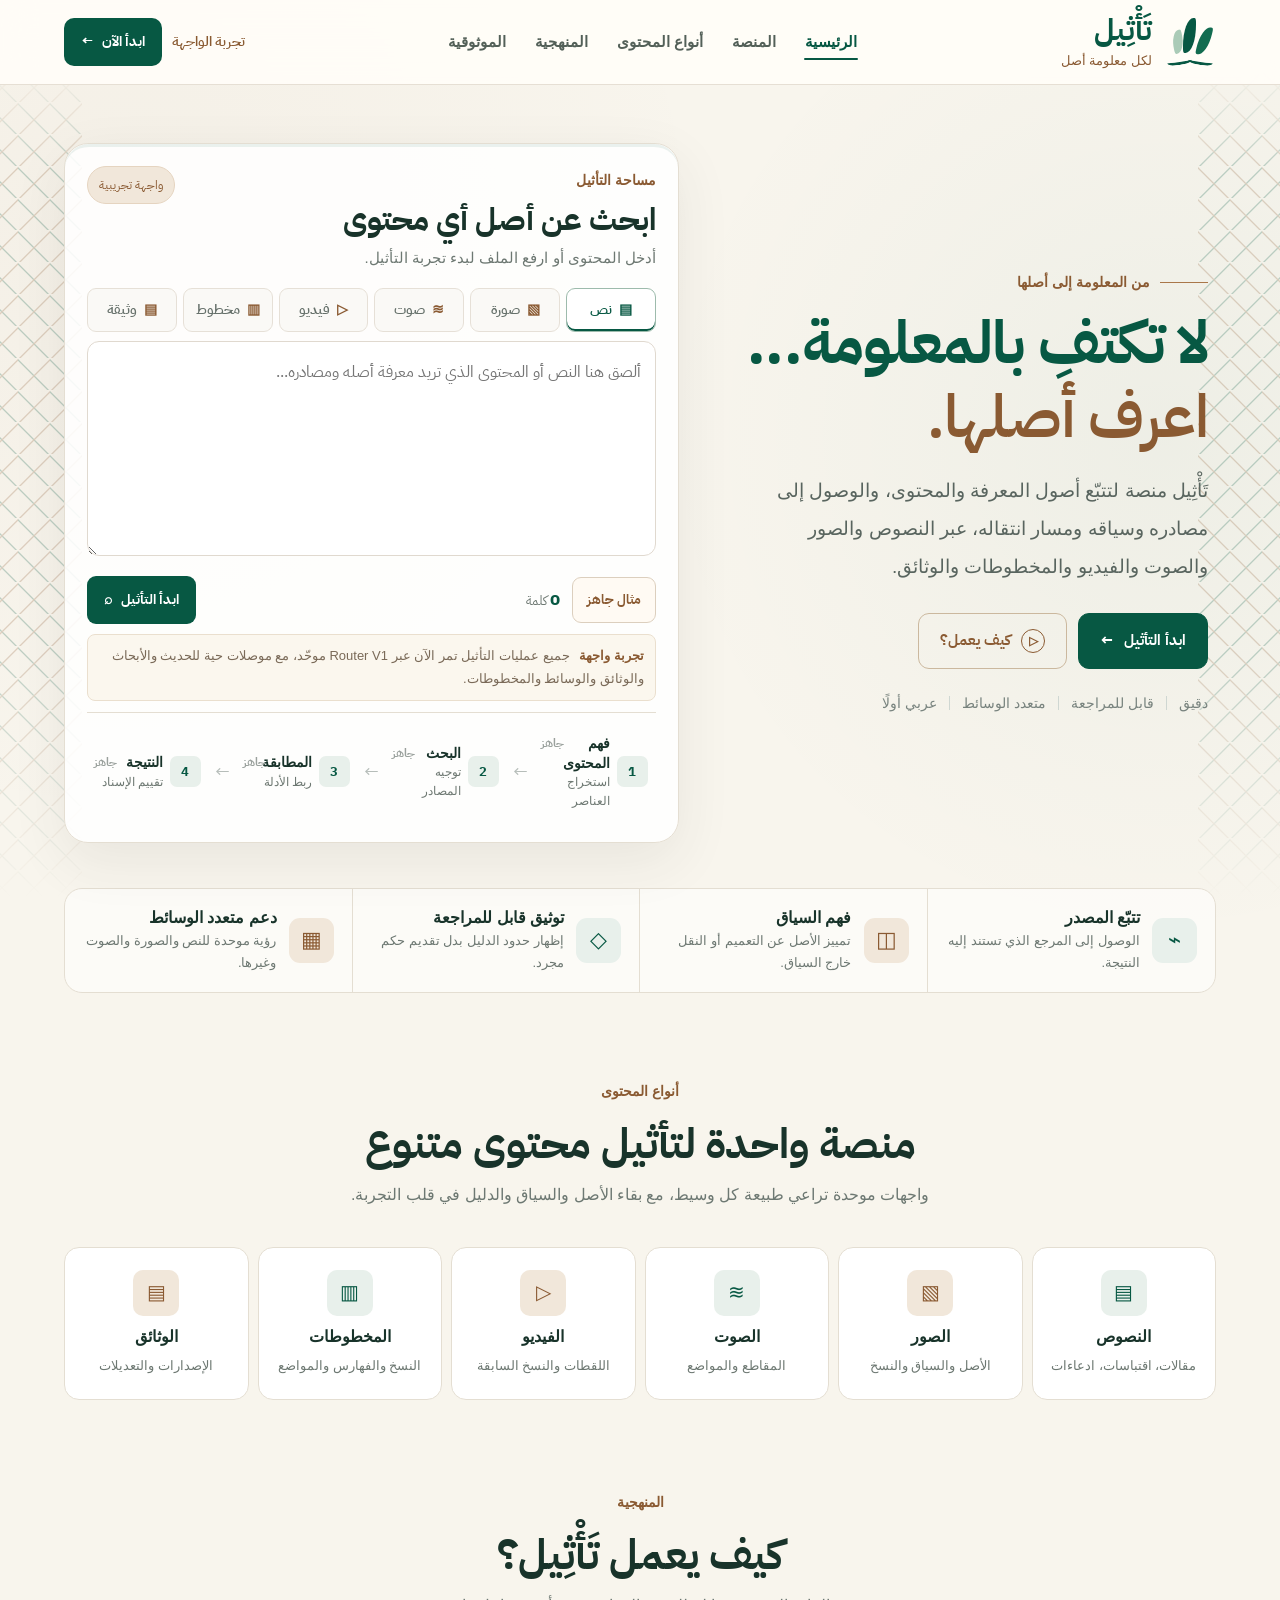
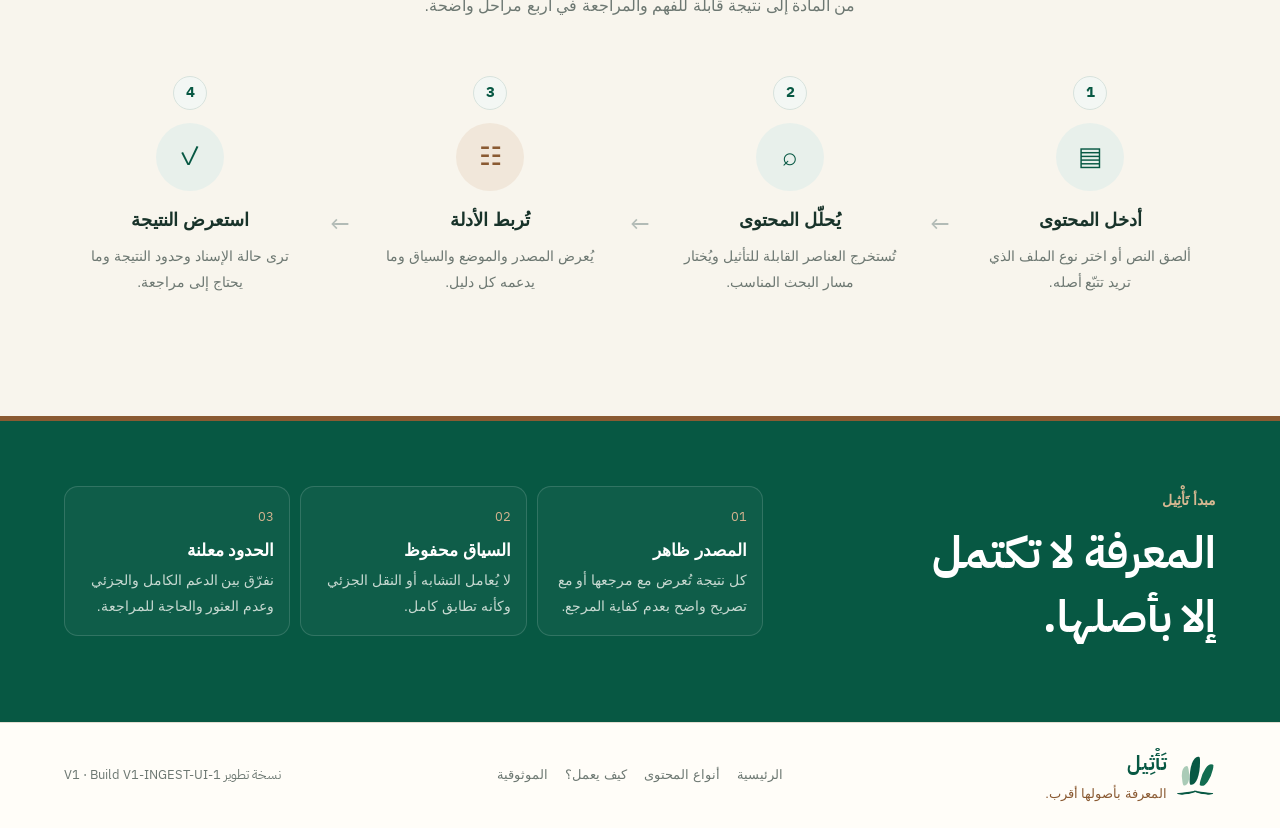
==== commit 1aad4be8: "chore(v1): bump ingest UI build label" ====
--- a/prototype/index.html
+++ b/prototype/index.html
@@ -230,7 +230,7 @@
       <a href="#method">كيف يعمل؟</a>
       <a href="#principles">الموثوقية</a>
     </nav>
-    <span>نسخة تطوير V1 · Build V1-ROUTER-1</span>
+    <span>نسخة تطوير V1 · Build V1-INGEST-UI-1</span>
   </footer>
 
   <script src="app-v4.js"></script>
